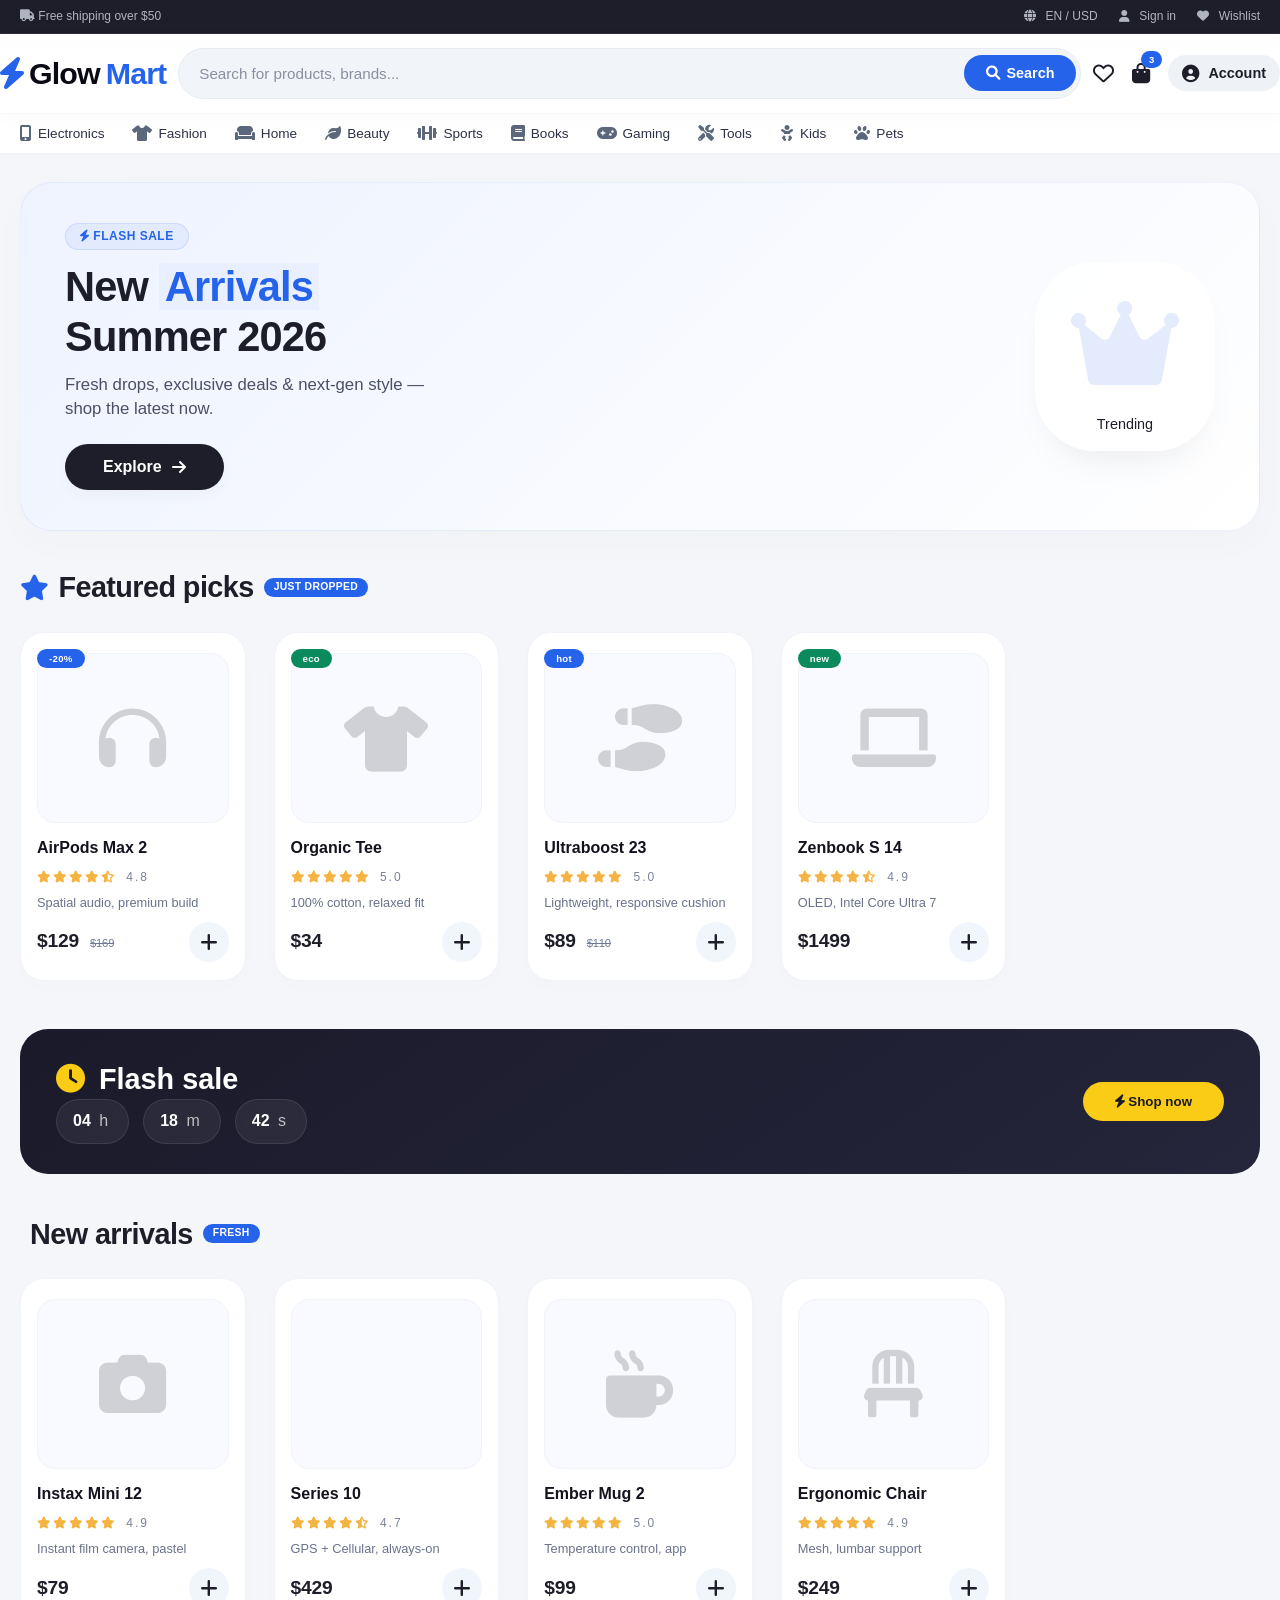
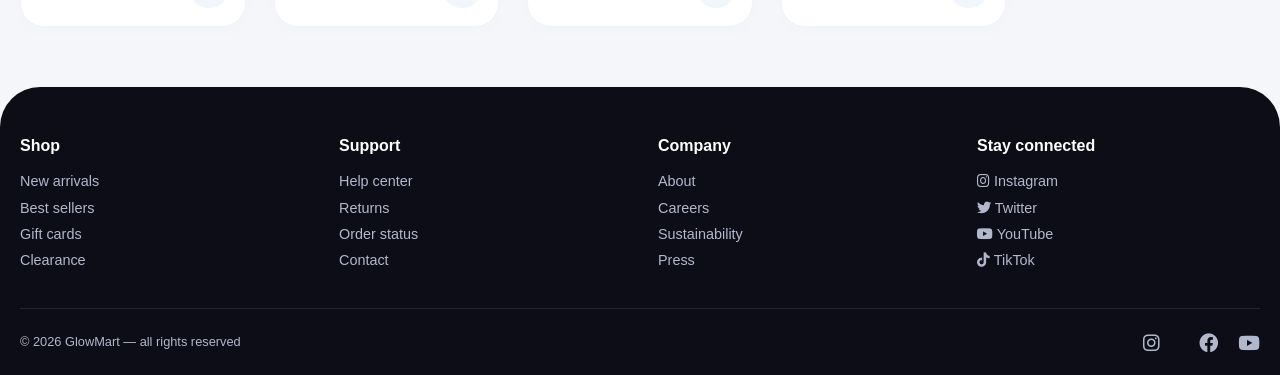
==== index.html @ b2f00a25 "Rename index html to index.html" ====
<!DOCTYPE html>
<html lang="en">
<head>
  <meta charset="UTF-8" />
  <meta name="viewport" content="width=device-width, initial-scale=1.0" />
  <title>GlowMart — latest shopping vibe</title>
  <!-- Font Awesome 6 (free) -->
  <link rel="stylesheet" href="https://cdnjs.cloudflare.com/ajax/libs/font-awesome/6.0.0-beta3/css/all.min.css" />
  <style>
    /* ---------- RESET & BASE ---------- */
    * {
      margin: 0;
      padding: 0;
      box-sizing: border-box;
      font-family: 'Inter', -apple-system, BlinkMacSystemFont, 'Segoe UI', Roboto, sans-serif;
    }

    body {
      background: #f4f6fa;
      color: #1e1e2a;
      line-height: 1.4;
    }

    /* ---------- UTILITY ---------- */
    .container {
      max-width: 1280px;
      margin: 0 auto;
      padding: 0 20px;
    }

    .section-title {
      font-size: 1.8rem;
      font-weight: 700;
      letter-spacing: -0.02em;
      margin-bottom: 24px;
      display: flex;
      align-items: center;
      gap: 10px;
    }
    .section-title i {
      color: #2563eb;
      font-size: 1.6rem;
    }

    .badge-new {
      background: #2563eb;
      color: #fff;
      font-size: 0.65rem;
      font-weight: 600;
      padding: 2px 10px;
      border-radius: 30px;
      letter-spacing: 0.3px;
      text-transform: uppercase;
    }

    /* ---------- TOP BAR (mini) ---------- */
    .top-bar {
      background: #1e1e2a;
      color: #b0b3c0;
      font-size: 0.75rem;
      padding: 8px 0;
      border-bottom: 1px solid #2d2d3e;
    }
    .top-bar .container {
      display: flex;
      justify-content: space-between;
      flex-wrap: wrap;
      gap: 6px 12px;
    }
    .top-bar a {
      color: #b0b3c0;
      text-decoration: none;
      transition: color 0.2s;
    }
    .top-bar a:hover {
      color: #fff;
    }
    .top-bar .right span {
      margin-left: 18px;
    }
    .top-bar .right i {
      margin-right: 6px;
    }

    /* ---------- HEADER / NAV ---------- */
    .main-header {
      background: #ffffff;
      box-shadow: 0 4px 20px rgba(0, 0, 0, 0.02);
      position: sticky;
      top: 0;
      z-index: 100;
      backdrop-filter: blur(8px);
      background: rgba(255, 255, 255, 0.92);
      border-bottom: 1px solid rgba(0, 0, 0, 0.03);
    }
    .nav-container {
      display: flex;
      align-items: center;
      justify-content: space-between;
      flex-wrap: wrap;
      padding: 14px 0;
      gap: 12px;
    }
    .logo {
      font-size: 1.9rem;
      font-weight: 800;
      letter-spacing: -0.03em;
      color: #0a0a14;
      display: flex;
      align-items: center;
      gap: 6px;
    }
    .logo i {
      color: #2563eb;
      font-size: 2rem;
    }
    .logo span {
      color: #2563eb;
    }

    .search-bar {
      flex: 1 1 340px;
      display: flex;
      background: #f1f4f9;
      border-radius: 60px;
      padding: 4px 4px 4px 20px;
      align-items: center;
      border: 1px solid #e6ebf2;
      transition: 0.2s;
    }
    .search-bar:focus-within {
      border-color: #2563eb;
      box-shadow: 0 0 0 4px rgba(37, 99, 235, 0.08);
      background: #ffffff;
    }
    .search-bar input {
      border: none;
      background: transparent;
      padding: 12px 0;
      font-size: 0.95rem;
      flex: 1;
      outline: none;
      color: #1e1e2a;
    }
    .search-bar input::placeholder {
      color: #8a8fa0;
    }
    .search-bar button {
      background: #2563eb;
      border: none;
      color: white;
      padding: 10px 22px;
      border-radius: 60px;
      font-weight: 600;
      font-size: 0.9rem;
      cursor: pointer;
      transition: 0.2s;
      display: flex;
      align-items: center;
      gap: 6px;
    }
    .search-bar button:hover {
      background: #1d4ed8;
      transform: scale(0.97);
    }

    .nav-icons {
      display: flex;
      align-items: center;
      gap: 18px;
    }
    .nav-icons a {
      color: #1e1e2a;
      font-size: 1.3rem;
      text-decoration: none;
      position: relative;
      transition: 0.2s;
    }
    .nav-icons a:hover {
      color: #2563eb;
    }
    .nav-icons .cart-badge {
      background: #2563eb;
      color: #fff;
      font-size: 0.6rem;
      font-weight: 700;
      padding: 2px 8px;
      border-radius: 40px;
      position: absolute;
      top: -8px;
      right: -12px;
    }
    .nav-icons .user-icon {
      background: #eef2f6;
      border-radius: 40px;
      padding: 8px 14px;
      font-size: 0.9rem;
      font-weight: 600;
      display: flex;
      align-items: center;
      gap: 8px;
    }
    .nav-icons .user-icon i {
      font-size: 1.1rem;
    }

    /* ---------- CATEGORY STRIP ---------- */
    .category-strip {
      background: #ffffff;
      border-bottom: 1px solid #eef2f6;
      padding: 10px 0;
      overflow-x: auto;
      white-space: nowrap;
      scrollbar-width: thin;
    }
    .category-strip::-webkit-scrollbar {
      height: 4px;
      background: #eef2f6;
    }
    .category-strip::-webkit-scrollbar-thumb {
      background: #cbd5e1;
      border-radius: 20px;
    }
    .cat-list {
      display: flex;
      gap: 28px;
      align-items: center;
    }
    .cat-list a {
      color: #2d3246;
      text-decoration: none;
      font-size: 0.85rem;
      font-weight: 500;
      transition: 0.2s;
      display: flex;
      align-items: center;
      gap: 6px;
    }
    .cat-list a i {
      font-size: 1rem;
      color: #5b677b;
    }
    .cat-list a:hover {
      color: #2563eb;
    }
    .cat-list a:hover i {
      color: #2563eb;
    }

    /* ---------- HERO / BANNER ---------- */
    .hero {
      margin: 28px 0 36px;
      background: linear-gradient(135deg, #eef3ff, #ffffff);
      border-radius: 32px;
      padding: 40px 44px;
      display: flex;
      flex-wrap: wrap;
      align-items: center;
      justify-content: space-between;
      border: 1px solid rgba(37, 99, 235, 0.08);
      box-shadow: 0 12px 40px rgba(0, 0, 0, 0.02);
    }
    .hero-text {
      flex: 1 1 260px;
    }
    .hero-text .tag {
      background: #2563eb10;
      color: #2563eb;
      font-weight: 600;
      font-size: 0.75rem;
      letter-spacing: 0.5px;
      padding: 4px 14px;
      border-radius: 40px;
      display: inline-block;
      margin-bottom: 12px;
      border: 1px solid #2563eb20;
    }
    .hero-text h1 {
      font-size: 2.6rem;
      font-weight: 800;
      letter-spacing: -0.02em;
      line-height: 1.2;
      margin-bottom: 12px;
    }
    .hero-text h1 span {
      color: #2563eb;
      background: #2563eb0a;
      padding: 0 6px;
    }
    .hero-text p {
      color: #4a5066;
      max-width: 360px;
      margin-bottom: 24px;
      font-size: 1.05rem;
    }
    .hero-btn {
      background: #1e1e2a;
      color: white;
      border: none;
      padding: 14px 38px;
      border-radius: 60px;
      font-weight: 600;
      font-size: 1rem;
      display: inline-flex;
      align-items: center;
      gap: 10px;
      cursor: pointer;
      transition: 0.2s;
      box-shadow: 0 6px 14px rgba(0, 0, 0, 0.03);
    }
    .hero-btn:hover {
      background: #2563eb;
      transform: translateY(-3px);
      box-shadow: 0 16px 30px rgba(37, 99, 235, 0.2);
    }
    .hero-img {
      flex: 0 0 180px;
      text-align: center;
      font-size: 6rem;
      color: #2563eb20;
      background: #ffffffd0;
      padding: 16px 30px;
      border-radius: 60px;
      backdrop-filter: blur(4px);
      border: 1px solid #ffffff;
      box-shadow: 0 20px 40px -20px rgba(0, 0, 0, 0.1);
    }

    /* ---------- PRODUCT GRID ---------- */
    .product-grid {
      display: grid;
      grid-template-columns: repeat(auto-fill, minmax(220px, 1fr));
      gap: 28px;
      margin: 24px 0 48px;
    }

    .product-card {
      background: #ffffff;
      border-radius: 24px;
      padding: 20px 16px 18px;
      transition: 0.25s ease;
      border: 1px solid #f0f3f8;
      box-shadow: 0 6px 18px rgba(0, 0, 0, 0.01);
      position: relative;
      display: flex;
      flex-direction: column;
    }
    .product-card:hover {
      transform: translateY(-8px);
      border-color: #dce3ef;
      box-shadow: 0 24px 50px -16px rgba(0, 0, 0, 0.08);
      background: #ffffff;
    }
    .product-card .image {
      background: #f8faff;
      border-radius: 18px;
      height: 170px;
      display: flex;
      align-items: center;
      justify-content: center;
      font-size: 4.2rem;
      color: #1e1e2a30;
      margin-bottom: 14px;
      transition: 0.2s;
      border: 1px solid #f0f3fa;
    }
    .product-card:hover .image {
      background: #f0f5ff;
    }
    .product-card .product-tag {
      position: absolute;
      top: 16px;
      left: 16px;
      background: #2563eb;
      color: white;
      font-size: 0.6rem;
      font-weight: 700;
      padding: 3px 12px;
      border-radius: 40px;
      letter-spacing: 0.3px;
    }
    .product-card .product-tag.green {
      background: #0b8a5e;
    }
    .product-card h4 {
      font-size: 1rem;
      font-weight: 600;
      margin-bottom: 4px;
      color: #13131f;
    }
    .product-card .desc {
      font-size: 0.8rem;
      color: #6a728b;
      margin-bottom: 10px;
      display: -webkit-box;
      -webkit-line-clamp: 2;
      -webkit-box-orient: vertical;
      overflow: hidden;
    }
    .product-card .price-row {
      display: flex;
      align-items: center;
      justify-content: space-between;
      margin-top: auto;
    }
    .product-card .price {
      font-weight: 700;
      font-size: 1.2rem;
      letter-spacing: -0.01em;
    }
    .product-card .price small {
      font-weight: 400;
      font-size: 0.7rem;
      color: #6e7a93;
      margin-left: 6px;
      text-decoration: line-through;
    }
    .product-card .add-btn {
      background: #f1f6fd;
      border: none;
      width: 40px;
      height: 40px;
      border-radius: 60px;
      font-size: 1.2rem;
      color: #1e1e2a;
      cursor: pointer;
      transition: 0.2s;
      display: flex;
      align-items: center;
      justify-content: center;
    }
    .product-card .add-btn:hover {
      background: #2563eb;
      color: white;
      transform: rotate(2deg) scale(1.03);
    }
    .rating {
      color: #f5b342;
      font-size: 0.75rem;
      letter-spacing: 2px;
      margin: 6px 0 8px;
    }
    .rating span {
      color: #7a829b;
      font-weight: 400;
      margin-left: 4px;
    }

    /* ---------- FEATURE BANNER (flash) ---------- */
    .flash-sale {
      background: #1e1e2a;
      border-radius: 28px;
      padding: 30px 36px;
      margin: 20px 0 40px;
      color: white;
      display: flex;
      flex-wrap: wrap;
      align-items: center;
      justify-content: space-between;
      background: linear-gradient(145deg, #1a1a2a, #25253b);
    }
    .flash-sale .left h3 {
      font-size: 1.8rem;
      font-weight: 700;
      display: flex;
      align-items: center;
      gap: 14px;
    }
    .flash-sale .left h3 i {
      color: #facc15;
    }
    .flash-sale .countdown {
      display: flex;
      gap: 14px;
      font-weight: 600;
    }
    .flash-sale .countdown div {
      background: #ffffff10;
      backdrop-filter: blur(4px);
      padding: 10px 16px;
      border-radius: 60px;
      border: 1px solid #ffffff18;
      font-size: 1rem;
    }
    .flash-sale .countdown span {
      font-weight: 300;
      opacity: 0.7;
      margin: 0 4px;
    }
    .flash-btn {
      background: #facc15;
      color: #1a1a2a;
      padding: 12px 32px;
      border-radius: 60px;
      font-weight: 700;
      border: none;
      cursor: pointer;
      transition: 0.2s;
    }
    .flash-btn:hover {
      background: white;
      transform: scale(0.96);
    }

    /* ---------- FOOTER ---------- */
    .footer {
      background: #0d0d17;
      color: #b2b8cc;
      padding: 48px 0 20px;
      margin-top: 60px;
      border-radius: 40px 40px 0 0;
    }
    .footer-grid {
      display: grid;
      grid-template-columns: repeat(auto-fit, minmax(140px, 1fr));
      gap: 36px;
      margin-bottom: 32px;
    }
    .footer-grid h5 {
      color: #fff;
      font-weight: 600;
      margin-bottom: 14px;
      font-size: 1rem;
    }
    .footer-grid a {
      display: block;
      color: #b2b8cc;
      text-decoration: none;
      font-size: 0.9rem;
      margin: 6px 0;
      transition: 0.2s;
    }
    .footer-grid a:hover {
      color: #fff;
      padding-left: 4px;
    }
    .footer-bottom {
      border-top: 1px solid #242435;
      padding-top: 24px;
      display: flex;
      flex-wrap: wrap;
      justify-content: space-between;
      font-size: 0.8rem;
    }
    .social i {
      font-size: 1.2rem;
      margin-left: 16px;
      transition: 0.2s;
      cursor: pointer;
    }
    .social i:hover {
      color: #fff;
      transform: scale(1.1);
    }

    /* ---------- RESPONSIVE ---------- */
    @media (max-width: 700px) {
      .hero {
        flex-direction: column;
        text-align: center;
        padding: 28px 20px;
      }
      .hero-text p {
        max-width: 100%;
      }
      .hero-img {
        margin-top: 24px;
        font-size: 4.5rem;
        padding: 12px 24px;
      }
      .nav-container {
        flex-direction: column;
        align-items: stretch;
      }
      .search-bar {
        flex: 1 1 auto;
      }
      .nav-icons {
        justify-content: flex-end;
      }
      .section-title {
        font-size: 1.5rem;
      }
      .flash-sale {
        flex-direction: column;
        gap: 20px;
        text-align: center;
      }
    }
    @media (max-width: 480px) {
      .product-grid {
        grid-template-columns: 1fr 1fr;
        gap: 16px;
      }
    }
  </style>
</head>
<body>
  <!-- TOP BAR -->
  <div class="top-bar">
    <div class="container">
      <div><i class="fas fa-truck"></i> Free shipping over $50</div>
      <div class="right">
        <a href="#"><i class="fas fa-globe"></i> EN / USD</a>
        <span><i class="fas fa-user"></i> Sign in</span>
        <span><i class="fas fa-heart"></i> Wishlist</span>
      </div>
    </div>
  </div>

  <!-- HEADER -->
  <header class="main-header">
    <div class="container nav-container">
      <div class="logo">
        <i class="fas fa-bolt"></i> Glow<span>Mart</span>
      </div>

      <div class="search-bar">
        <input type="text" placeholder="Search for products, brands..." />
        <button><i class="fas fa-search"></i> Search</button>
      </div>

      <div class="nav-icons">
        <a href="#"><i class="far fa-heart"></i></a>
        <a href="#">
          <i class="fas fa-shopping-bag"></i>
          <span class="cart-badge">3</span>
        </a>
        <a href="#" class="user-icon">
          <i class="fas fa-user-circle"></i> Account
        </a>
      </div>
    </div>
  </header>

  <!-- CATEGORY STRIP -->
  <div class="category-strip">
    <div class="container cat-list">
      <a href="#"><i class="fas fa-mobile-alt"></i> Electronics</a>
      <a href="#"><i class="fas fa-tshirt"></i> Fashion</a>
      <a href="#"><i class="fas fa-couch"></i> Home</a>
      <a href="#"><i class="fas fa-leaf"></i> Beauty</a>
      <a href="#"><i class="fas fa-dumbbell"></i> Sports</a>
      <a href="#"><i class="fas fa-book"></i> Books</a>
      <a href="#"><i class="fas fa-gamepad"></i> Gaming</a>
      <a href="#"><i class="fas fa-tools"></i> Tools</a>
      <a href="#"><i class="fas fa-baby"></i> Kids</a>
      <a href="#"><i class="fas fa-paw"></i> Pets</a>
    </div>
  </div>

  <div class="container">
    <!-- HERO -->
    <div class="hero">
      <div class="hero-text">
        <div class="tag"><i class="fas fa-bolt"></i> FLASH SALE</div>
        <h1>New <span>Arrivals</span> <br />Summer 2026</h1>
        <p>Fresh drops, exclusive deals & next‑gen style — shop the latest now.</p>
        <button class="hero-btn">Explore <i class="fas fa-arrow-right"></i></button>
      </div>
      <div class="hero-img">
        <i class="fas fa-crown"></i> 
        <div style="font-size: 0.9rem; font-weight: 500; color: #1e1e2a;">Trending</div>
      </div>
    </div>

    <!-- SECTION: FEATURED PRODUCTS -->
    <div class="section-title">
      <i class="fas fa-star"></i> Featured picks
      <span class="badge-new">just dropped</span>
    </div>

    <div class="product-grid">
      <!-- card 1 -->
      <div class="product-card">
        <span class="product-tag">-20%</span>
        <div class="image"><i class="fas fa-headphones"></i></div>
        <h4>AirPods Max 2</h4>
        <div class="rating"><i class="fas fa-star"></i><i class="fas fa-star"></i><i class="fas fa-star"></i><i class="fas fa-star"></i><i class="fas fa-star-half-alt"></i> <span>4.8</span></div>
        <div class="desc">Spatial audio, premium build</div>
        <div class="price-row">
          <span class="price">$129 <small>$169</small></span>
          <button class="add-btn"><i class="fas fa-plus"></i></button>
        </div>
      </div>
      <!-- card 2 -->
      <div class="product-card">
        <span class="product-tag green">eco</span>
        <div class="image"><i class="fas fa-tshirt"></i></div>
        <h4>Organic Tee</h4>
        <div class="rating"><i class="fas fa-star"></i><i class="fas fa-star"></i><i class="fas fa-star"></i><i class="fas fa-star"></i><i class="fas fa-star"></i> <span>5.0</span></div>
        <div class="desc">100% cotton, relaxed fit</div>
        <div class="price-row">
          <span class="price">$34</span>
          <button class="add-btn"><i class="fas fa-plus"></i></button>
        </div>
      </div>
      <!-- card 3 -->
      <div class="product-card">
        <span class="product-tag">hot</span>
        <div class="image"><i class="fas fa-shoe-prints"></i></div>
        <h4>Ultraboost 23</h4>
        <div class="rating"><i class="fas fa-star"></i><i class="fas fa-star"></i><i class="fas fa-star"></i><i class="fas fa-star"></i><i class="fas fa-star"></i> <span>5.0</span></div>
        <div class="desc">Lightweight, responsive cushion</div>
        <div class="price-row">
          <span class="price">$89 <small>$110</small></span>
          <button class="add-btn"><i class="fas fa-plus"></i></button>
        </div>
      </div>
      <!-- card 4 -->
      <div class="product-card">
        <span class="product-tag green">new</span>
        <div class="image"><i class="fas fa-laptop"></i></div>
        <h4>Zenbook S 14</h4>
        <div class="rating"><i class="fas fa-star"></i><i class="fas fa-star"></i><i class="fas fa-star"></i><i class="fas fa-star"></i><i class="fas fa-star-half-alt"></i> <span>4.9</span></div>
        <div class="desc">OLED, Intel Core Ultra 7</div>
        <div class="price-row">
          <span class="price">$1499</span>
          <button class="add-btn"><i class="fas fa-plus"></i></button>
        </div>
      </div>
    </div>

    <!-- FLASH SALE BANNER -->
    <div class="flash-sale">
      <div class="left">
        <h3><i class="fas fa-clock"></i> Flash sale</h3>
        <div class="countdown">
          <div>04 <span>h</span></div>
          <div>18 <span>m</span></div>
          <div>42 <span>s</span></div>
        </div>
      </div>
      <button class="flash-btn"><i class="fas fa-bolt"></i> Shop now</button>
    </div>

    <!-- SECTION: NEW ARRIVALS -->
    <div class="section-title">
      <i class="fas fa-sparkles"></i> New arrivals
      <span class="badge-new">fresh</span>
    </div>

    <div class="product-grid">
      <!-- card 5 -->
      <div class="product-card">
        <div class="image"><i class="fas fa-camera"></i></div>
        <h4>Instax Mini 12</h4>
        <div class="rating"><i class="fas fa-star"></i><i class="fas fa-star"></i><i class="fas fa-star"></i><i class="fas fa-star"></i><i class="fas fa-star"></i> <span>4.9</span></div>
        <div class="desc">Instant film camera, pastel</div>
        <div class="price-row">
          <span class="price">$79</span>
          <button class="add-btn"><i class="fas fa-plus"></i></button>
        </div>
      </div>
      <!-- card 6 -->
      <div class="product-card">
        <div class="image"><i class="fas fa-watch"></i></div>
        <h4>Series 10</h4>
        <div class="rating"><i class="fas fa-star"></i><i class="fas fa-star"></i><i class="fas fa-star"></i><i class="fas fa-star"></i><i class="fas fa-star-half-alt"></i> <span>4.7</span></div>
        <div class="desc">GPS + Cellular, always‑on</div>
        <div class="price-row">
          <span class="price">$429</span>
          <button class="add-btn"><i class="fas fa-plus"></i></button>
        </div>
      </div>
      <!-- card 7 -->
      <div class="product-card">
        <div class="image"><i class="fas fa-mug-hot"></i></div>
        <h4>Ember Mug 2</h4>
        <div class="rating"><i class="fas fa-star"></i><i class="fas fa-star"></i><i class="fas fa-star"></i><i class="fas fa-star"></i><i class="fas fa-star"></i> <span>5.0</span></div>
        <div class="desc">Temperature control, app</div>
        <div class="price-row">
          <span class="price">$99</span>
          <button class="add-btn"><i class="fas fa-plus"></i></button>
        </div>
      </div>
      <!-- card 8 -->
      <div class="product-card">
        <div class="image"><i class="fas fa-chair"></i></div>
        <h4>Ergonomic Chair</h4>
        <div class="rating"><i class="fas fa-star"></i><i class="fas fa-star"></i><i class="fas fa-star"></i><i class="fas fa-star"></i><i class="fas fa-star"></i> <span>4.9</span></div>
        <div class="desc">Mesh, lumbar support</div>
        <div class="price-row">
          <span class="price">$249</span>
          <button class="add-btn"><i class="fas fa-plus"></i></button>
        </div>
      </div>
    </div>
  </div>

  <!-- FOOTER -->
  <footer class="footer">
    <div class="container">
      <div class="footer-grid">
        <div>
          <h5>Shop</h5>
          <a href="#">New arrivals</a>
          <a href="#">Best sellers</a>
          <a href="#">Gift cards</a>
          <a href="#">Clearance</a>
        </div>
        <div>
          <h5>Support</h5>
          <a href="#">Help center</a>
          <a href="#">Returns</a>
          <a href="#">Order status</a>
          <a href="#">Contact</a>
        </div>
        <div>
          <h5>Company</h5>
          <a href="#">About</a>
          <a href="#">Careers</a>
          <a href="#">Sustainability</a>
          <a href="#">Press</a>
        </div>
        <div>
          <h5>Stay connected</h5>
          <a href="#"><i class="fab fa-instagram"></i> Instagram</a>
          <a href="#"><i class="fab fa-twitter"></i> Twitter</a>
          <a href="#"><i class="fab fa-youtube"></i> YouTube</a>
          <a href="#"><i class="fab fa-tiktok"></i> TikTok</a>
        </div>
      </div>
      <div class="footer-bottom">
        <span>© 2026 GlowMart — all rights reserved</span>
        <div class="social">
          <i class="fab fa-instagram"></i>
          <i class="fab fa-x-twitter"></i>
          <i class="fab fa-facebook"></i>
          <i class="fab fa-youtube"></i>
        </div>
      </div>
    </div>
  </footer>
</body>
</html>
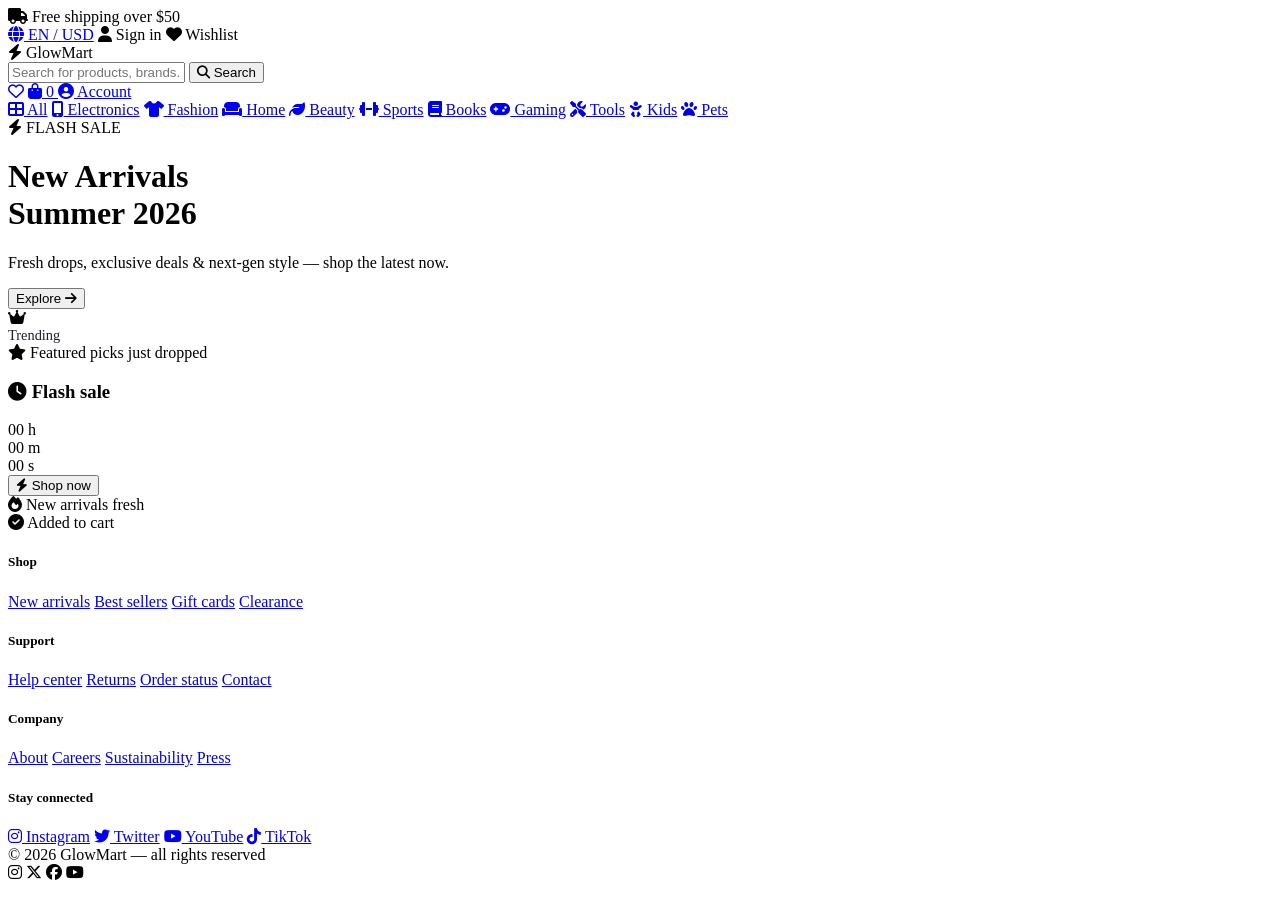
==== commit 48a64316: "Update index.html" ====
--- a/index.html
+++ b/index.html
@@ -3,597 +3,10 @@
 <head>
   <meta charset="UTF-8" />
   <meta name="viewport" content="width=device-width, initial-scale=1.0" />
-  <title>GlowMart — latest shopping vibe</title>
-  <!-- Font Awesome 6 (free) -->
-  <link rel="stylesheet" href="https://cdnjs.cloudflare.com/ajax/libs/font-awesome/6.0.0-beta3/css/all.min.css" />
-  <style>
-    /* ---------- RESET & BASE ---------- */
-    * {
-      margin: 0;
-      padding: 0;
-      box-sizing: border-box;
-      font-family: 'Inter', -apple-system, BlinkMacSystemFont, 'Segoe UI', Roboto, sans-serif;
-    }
-
-    body {
-      background: #f4f6fa;
-      color: #1e1e2a;
-      line-height: 1.4;
-    }
-
-    /* ---------- UTILITY ---------- */
-    .container {
-      max-width: 1280px;
-      margin: 0 auto;
-      padding: 0 20px;
-    }
-
-    .section-title {
-      font-size: 1.8rem;
-      font-weight: 700;
-      letter-spacing: -0.02em;
-      margin-bottom: 24px;
-      display: flex;
-      align-items: center;
-      gap: 10px;
-    }
-    .section-title i {
-      color: #2563eb;
-      font-size: 1.6rem;
-    }
-
-    .badge-new {
-      background: #2563eb;
-      color: #fff;
-      font-size: 0.65rem;
-      font-weight: 600;
-      padding: 2px 10px;
-      border-radius: 30px;
-      letter-spacing: 0.3px;
-      text-transform: uppercase;
-    }
-
-    /* ---------- TOP BAR (mini) ---------- */
-    .top-bar {
-      background: #1e1e2a;
-      color: #b0b3c0;
-      font-size: 0.75rem;
-      padding: 8px 0;
-      border-bottom: 1px solid #2d2d3e;
-    }
-    .top-bar .container {
-      display: flex;
-      justify-content: space-between;
-      flex-wrap: wrap;
-      gap: 6px 12px;
-    }
-    .top-bar a {
-      color: #b0b3c0;
-      text-decoration: none;
-      transition: color 0.2s;
-    }
-    .top-bar a:hover {
-      color: #fff;
-    }
-    .top-bar .right span {
-      margin-left: 18px;
-    }
-    .top-bar .right i {
-      margin-right: 6px;
-    }
-
-    /* ---------- HEADER / NAV ---------- */
-    .main-header {
-      background: #ffffff;
-      box-shadow: 0 4px 20px rgba(0, 0, 0, 0.02);
-      position: sticky;
-      top: 0;
-      z-index: 100;
-      backdrop-filter: blur(8px);
-      background: rgba(255, 255, 255, 0.92);
-      border-bottom: 1px solid rgba(0, 0, 0, 0.03);
-    }
-    .nav-container {
-      display: flex;
-      align-items: center;
-      justify-content: space-between;
-      flex-wrap: wrap;
-      padding: 14px 0;
-      gap: 12px;
-    }
-    .logo {
-      font-size: 1.9rem;
-      font-weight: 800;
-      letter-spacing: -0.03em;
-      color: #0a0a14;
-      display: flex;
-      align-items: center;
-      gap: 6px;
-    }
-    .logo i {
-      color: #2563eb;
-      font-size: 2rem;
-    }
-    .logo span {
-      color: #2563eb;
-    }
-
-    .search-bar {
-      flex: 1 1 340px;
-      display: flex;
-      background: #f1f4f9;
-      border-radius: 60px;
-      padding: 4px 4px 4px 20px;
-      align-items: center;
-      border: 1px solid #e6ebf2;
-      transition: 0.2s;
-    }
-    .search-bar:focus-within {
-      border-color: #2563eb;
-      box-shadow: 0 0 0 4px rgba(37, 99, 235, 0.08);
-      background: #ffffff;
-    }
-    .search-bar input {
-      border: none;
-      background: transparent;
-      padding: 12px 0;
-      font-size: 0.95rem;
-      flex: 1;
-      outline: none;
-      color: #1e1e2a;
-    }
-    .search-bar input::placeholder {
-      color: #8a8fa0;
-    }
-    .search-bar button {
-      background: #2563eb;
-      border: none;
-      color: white;
-      padding: 10px 22px;
-      border-radius: 60px;
-      font-weight: 600;
-      font-size: 0.9rem;
-      cursor: pointer;
-      transition: 0.2s;
-      display: flex;
-      align-items: center;
-      gap: 6px;
-    }
-    .search-bar button:hover {
-      background: #1d4ed8;
-      transform: scale(0.97);
-    }
-
-    .nav-icons {
-      display: flex;
-      align-items: center;
-      gap: 18px;
-    }
-    .nav-icons a {
-      color: #1e1e2a;
-      font-size: 1.3rem;
-      text-decoration: none;
-      position: relative;
-      transition: 0.2s;
-    }
-    .nav-icons a:hover {
-      color: #2563eb;
-    }
-    .nav-icons .cart-badge {
-      background: #2563eb;
-      color: #fff;
-      font-size: 0.6rem;
-      font-weight: 700;
-      padding: 2px 8px;
-      border-radius: 40px;
-      position: absolute;
-      top: -8px;
-      right: -12px;
-    }
-    .nav-icons .user-icon {
-      background: #eef2f6;
-      border-radius: 40px;
-      padding: 8px 14px;
-      font-size: 0.9rem;
-      font-weight: 600;
-      display: flex;
-      align-items: center;
-      gap: 8px;
-    }
-    .nav-icons .user-icon i {
-      font-size: 1.1rem;
-    }
-
-    /* ---------- CATEGORY STRIP ---------- */
-    .category-strip {
-      background: #ffffff;
-      border-bottom: 1px solid #eef2f6;
-      padding: 10px 0;
-      overflow-x: auto;
-      white-space: nowrap;
-      scrollbar-width: thin;
-    }
-    .category-strip::-webkit-scrollbar {
-      height: 4px;
-      background: #eef2f6;
-    }
-    .category-strip::-webkit-scrollbar-thumb {
-      background: #cbd5e1;
-      border-radius: 20px;
-    }
-    .cat-list {
-      display: flex;
-      gap: 28px;
-      align-items: center;
-    }
-    .cat-list a {
-      color: #2d3246;
-      text-decoration: none;
-      font-size: 0.85rem;
-      font-weight: 500;
-      transition: 0.2s;
-      display: flex;
-      align-items: center;
-      gap: 6px;
-    }
-    .cat-list a i {
-      font-size: 1rem;
-      color: #5b677b;
-    }
-    .cat-list a:hover {
-      color: #2563eb;
-    }
-    .cat-list a:hover i {
-      color: #2563eb;
-    }
-
-    /* ---------- HERO / BANNER ---------- */
-    .hero {
-      margin: 28px 0 36px;
-      background: linear-gradient(135deg, #eef3ff, #ffffff);
-      border-radius: 32px;
-      padding: 40px 44px;
-      display: flex;
-      flex-wrap: wrap;
-      align-items: center;
-      justify-content: space-between;
-      border: 1px solid rgba(37, 99, 235, 0.08);
-      box-shadow: 0 12px 40px rgba(0, 0, 0, 0.02);
-    }
-    .hero-text {
-      flex: 1 1 260px;
-    }
-    .hero-text .tag {
-      background: #2563eb10;
-      color: #2563eb;
-      font-weight: 600;
-      font-size: 0.75rem;
-      letter-spacing: 0.5px;
-      padding: 4px 14px;
-      border-radius: 40px;
-      display: inline-block;
-      margin-bottom: 12px;
-      border: 1px solid #2563eb20;
-    }
-    .hero-text h1 {
-      font-size: 2.6rem;
-      font-weight: 800;
-      letter-spacing: -0.02em;
-      line-height: 1.2;
-      margin-bottom: 12px;
-    }
-    .hero-text h1 span {
-      color: #2563eb;
-      background: #2563eb0a;
-      padding: 0 6px;
-    }
-    .hero-text p {
-      color: #4a5066;
-      max-width: 360px;
-      margin-bottom: 24px;
-      font-size: 1.05rem;
-    }
-    .hero-btn {
-      background: #1e1e2a;
-      color: white;
-      border: none;
-      padding: 14px 38px;
-      border-radius: 60px;
-      font-weight: 600;
-      font-size: 1rem;
-      display: inline-flex;
-      align-items: center;
-      gap: 10px;
-      cursor: pointer;
-      transition: 0.2s;
-      box-shadow: 0 6px 14px rgba(0, 0, 0, 0.03);
-    }
-    .hero-btn:hover {
-      background: #2563eb;
-      transform: translateY(-3px);
-      box-shadow: 0 16px 30px rgba(37, 99, 235, 0.2);
-    }
-    .hero-img {
-      flex: 0 0 180px;
-      text-align: center;
-      font-size: 6rem;
-      color: #2563eb20;
-      background: #ffffffd0;
-      padding: 16px 30px;
-      border-radius: 60px;
-      backdrop-filter: blur(4px);
-      border: 1px solid #ffffff;
-      box-shadow: 0 20px 40px -20px rgba(0, 0, 0, 0.1);
-    }
-
-    /* ---------- PRODUCT GRID ---------- */
-    .product-grid {
-      display: grid;
-      grid-template-columns: repeat(auto-fill, minmax(220px, 1fr));
-      gap: 28px;
-      margin: 24px 0 48px;
-    }
-
-    .product-card {
-      background: #ffffff;
-      border-radius: 24px;
-      padding: 20px 16px 18px;
-      transition: 0.25s ease;
-      border: 1px solid #f0f3f8;
-      box-shadow: 0 6px 18px rgba(0, 0, 0, 0.01);
-      position: relative;
-      display: flex;
-      flex-direction: column;
-    }
-    .product-card:hover {
-      transform: translateY(-8px);
-      border-color: #dce3ef;
-      box-shadow: 0 24px 50px -16px rgba(0, 0, 0, 0.08);
-      background: #ffffff;
-    }
-    .product-card .image {
-      background: #f8faff;
-      border-radius: 18px;
-      height: 170px;
-      display: flex;
-      align-items: center;
-      justify-content: center;
-      font-size: 4.2rem;
-      color: #1e1e2a30;
-      margin-bottom: 14px;
-      transition: 0.2s;
-      border: 1px solid #f0f3fa;
-    }
-    .product-card:hover .image {
-      background: #f0f5ff;
-    }
-    .product-card .product-tag {
-      position: absolute;
-      top: 16px;
-      left: 16px;
-      background: #2563eb;
-      color: white;
-      font-size: 0.6rem;
-      font-weight: 700;
-      padding: 3px 12px;
-      border-radius: 40px;
-      letter-spacing: 0.3px;
-    }
-    .product-card .product-tag.green {
-      background: #0b8a5e;
-    }
-    .product-card h4 {
-      font-size: 1rem;
-      font-weight: 600;
-      margin-bottom: 4px;
-      color: #13131f;
-    }
-    .product-card .desc {
-      font-size: 0.8rem;
-      color: #6a728b;
-      margin-bottom: 10px;
-      display: -webkit-box;
-      -webkit-line-clamp: 2;
-      -webkit-box-orient: vertical;
-      overflow: hidden;
-    }
-    .product-card .price-row {
-      display: flex;
-      align-items: center;
-      justify-content: space-between;
-      margin-top: auto;
-    }
-    .product-card .price {
-      font-weight: 700;
-      font-size: 1.2rem;
-      letter-spacing: -0.01em;
-    }
-    .product-card .price small {
-      font-weight: 400;
-      font-size: 0.7rem;
-      color: #6e7a93;
-      margin-left: 6px;
-      text-decoration: line-through;
-    }
-    .product-card .add-btn {
-      background: #f1f6fd;
-      border: none;
-      width: 40px;
-      height: 40px;
-      border-radius: 60px;
-      font-size: 1.2rem;
-      color: #1e1e2a;
-      cursor: pointer;
-      transition: 0.2s;
-      display: flex;
-      align-items: center;
-      justify-content: center;
-    }
-    .product-card .add-btn:hover {
-      background: #2563eb;
-      color: white;
-      transform: rotate(2deg) scale(1.03);
-    }
-    .rating {
-      color: #f5b342;
-      font-size: 0.75rem;
-      letter-spacing: 2px;
-      margin: 6px 0 8px;
-    }
-    .rating span {
-      color: #7a829b;
-      font-weight: 400;
-      margin-left: 4px;
-    }
-
-    /* ---------- FEATURE BANNER (flash) ---------- */
-    .flash-sale {
-      background: #1e1e2a;
-      border-radius: 28px;
-      padding: 30px 36px;
-      margin: 20px 0 40px;
-      color: white;
-      display: flex;
-      flex-wrap: wrap;
-      align-items: center;
-      justify-content: space-between;
-      background: linear-gradient(145deg, #1a1a2a, #25253b);
-    }
-    .flash-sale .left h3 {
-      font-size: 1.8rem;
-      font-weight: 700;
-      display: flex;
-      align-items: center;
-      gap: 14px;
-    }
-    .flash-sale .left h3 i {
-      color: #facc15;
-    }
-    .flash-sale .countdown {
-      display: flex;
-      gap: 14px;
-      font-weight: 600;
-    }
-    .flash-sale .countdown div {
-      background: #ffffff10;
-      backdrop-filter: blur(4px);
-      padding: 10px 16px;
-      border-radius: 60px;
-      border: 1px solid #ffffff18;
-      font-size: 1rem;
-    }
-    .flash-sale .countdown span {
-      font-weight: 300;
-      opacity: 0.7;
-      margin: 0 4px;
-    }
-    .flash-btn {
-      background: #facc15;
-      color: #1a1a2a;
-      padding: 12px 32px;
-      border-radius: 60px;
-      font-weight: 700;
-      border: none;
-      cursor: pointer;
-      transition: 0.2s;
-    }
-    .flash-btn:hover {
-      background: white;
-      transform: scale(0.96);
-    }
-
-    /* ---------- FOOTER ---------- */
-    .footer {
-      background: #0d0d17;
-      color: #b2b8cc;
-      padding: 48px 0 20px;
-      margin-top: 60px;
-      border-radius: 40px 40px 0 0;
-    }
-    .footer-grid {
-      display: grid;
-      grid-template-columns: repeat(auto-fit, minmax(140px, 1fr));
-      gap: 36px;
-      margin-bottom: 32px;
-    }
-    .footer-grid h5 {
-      color: #fff;
-      font-weight: 600;
-      margin-bottom: 14px;
-      font-size: 1rem;
-    }
-    .footer-grid a {
-      display: block;
-      color: #b2b8cc;
-      text-decoration: none;
-      font-size: 0.9rem;
-      margin: 6px 0;
-      transition: 0.2s;
-    }
-    .footer-grid a:hover {
-      color: #fff;
-      padding-left: 4px;
-    }
-    .footer-bottom {
-      border-top: 1px solid #242435;
-      padding-top: 24px;
-      display: flex;
-      flex-wrap: wrap;
-      justify-content: space-between;
-      font-size: 0.8rem;
-    }
-    .social i {
-      font-size: 1.2rem;
-      margin-left: 16px;
-      transition: 0.2s;
-      cursor: pointer;
-    }
-    .social i:hover {
-      color: #fff;
-      transform: scale(1.1);
-    }
-
-    /* ---------- RESPONSIVE ---------- */
-    @media (max-width: 700px) {
-      .hero {
-        flex-direction: column;
-        text-align: center;
-        padding: 28px 20px;
-      }
-      .hero-text p {
-        max-width: 100%;
-      }
-      .hero-img {
-        margin-top: 24px;
-        font-size: 4.5rem;
-        padding: 12px 24px;
-      }
-      .nav-container {
-        flex-direction: column;
-        align-items: stretch;
-      }
-      .search-bar {
-        flex: 1 1 auto;
-      }
-      .nav-icons {
-        justify-content: flex-end;
-      }
-      .section-title {
-        font-size: 1.5rem;
-      }
-      .flash-sale {
-        flex-direction: column;
-        gap: 20px;
-        text-align: center;
-      }
-    }
-    @media (max-width: 480px) {
-      .product-grid {
-        grid-template-columns: 1fr 1fr;
-        gap: 16px;
-      }
-    }
-  </style>
+  <meta name="description" content="GlowMart — Latest Shopping Website" />
+  <title>GlowMart — Latest Shopping</title>
+  <link rel="stylesheet" href="https://cdnjs.cloudflare.com/ajax/libs/font-awesome/6.5.1/css/all.min.css" />
+  <link rel="stylesheet" href="style.css" />
 </head>
 <body>
   <!-- TOP BAR -->
@@ -616,15 +29,15 @@
       </div>
 
       <div class="search-bar">
-        <input type="text" placeholder="Search for products, brands..." />
-        <button><i class="fas fa-search"></i> Search</button>
+        <input type="text" id="searchInput" placeholder="Search for products, brands..." />
+        <button id="searchBtn"><i class="fas fa-search"></i> Search</button>
       </div>
 
       <div class="nav-icons">
-        <a href="#"><i class="far fa-heart"></i></a>
-        <a href="#">
+        <a href="#" id="wishlistIcon" title="Wishlist"><i class="far fa-heart"></i></a>
+        <a href="#" id="cartIcon" title="Cart">
           <i class="fas fa-shopping-bag"></i>
-          <span class="cart-badge">3</span>
+          <span class="cart-badge" id="cartCount">0</span>
         </a>
         <a href="#" class="user-icon">
           <i class="fas fa-user-circle"></i> Account
@@ -635,17 +48,18 @@
 
   <!-- CATEGORY STRIP -->
   <div class="category-strip">
-    <div class="container cat-list">
-      <a href="#"><i class="fas fa-mobile-alt"></i> Electronics</a>
-      <a href="#"><i class="fas fa-tshirt"></i> Fashion</a>
-      <a href="#"><i class="fas fa-couch"></i> Home</a>
-      <a href="#"><i class="fas fa-leaf"></i> Beauty</a>
-      <a href="#"><i class="fas fa-dumbbell"></i> Sports</a>
-      <a href="#"><i class="fas fa-book"></i> Books</a>
-      <a href="#"><i class="fas fa-gamepad"></i> Gaming</a>
-      <a href="#"><i class="fas fa-tools"></i> Tools</a>
-      <a href="#"><i class="fas fa-baby"></i> Kids</a>
-      <a href="#"><i class="fas fa-paw"></i> Pets</a>
+    <div class="container cat-list" id="catList">
+      <a href="#" class="active" data-cat="all"><i class="fas fa-th-large"></i> All</a>
+      <a href="#" data-cat="electronics"><i class="fas fa-mobile-alt"></i> Electronics</a>
+      <a href="#" data-cat="fashion"><i class="fas fa-tshirt"></i> Fashion</a>
+      <a href="#" data-cat="home"><i class="fas fa-couch"></i> Home</a>
+      <a href="#" data-cat="beauty"><i class="fas fa-leaf"></i> Beauty</a>
+      <a href="#" data-cat="sports"><i class="fas fa-dumbbell"></i> Sports</a>
+      <a href="#" data-cat="books"><i class="fas fa-book"></i> Books</a>
+      <a href="#" data-cat="gaming"><i class="fas fa-gamepad"></i> Gaming</a>
+      <a href="#" data-cat="tools"><i class="fas fa-tools"></i> Tools</a>
+      <a href="#" data-cat="kids"><i class="fas fa-baby"></i> Kids</a>
+      <a href="#" data-cat="pets"><i class="fas fa-paw"></i> Pets</a>
     </div>
   </div>
 
@@ -656,137 +70,44 @@
         <div class="tag"><i class="fas fa-bolt"></i> FLASH SALE</div>
         <h1>New <span>Arrivals</span> <br />Summer 2026</h1>
         <p>Fresh drops, exclusive deals & next‑gen style — shop the latest now.</p>
-        <button class="hero-btn">Explore <i class="fas fa-arrow-right"></i></button>
+        <button class="hero-btn" id="exploreBtn">Explore <i class="fas fa-arrow-right"></i></button>
       </div>
       <div class="hero-img">
-        <i class="fas fa-crown"></i> 
+        <i class="fas fa-crown"></i>
         <div style="font-size: 0.9rem; font-weight: 500; color: #1e1e2a;">Trending</div>
       </div>
     </div>
 
-    <!-- SECTION: FEATURED PRODUCTS -->
+    <!-- FEATURED -->
     <div class="section-title">
       <i class="fas fa-star"></i> Featured picks
       <span class="badge-new">just dropped</span>
     </div>
-
-    <div class="product-grid">
-      <!-- card 1 -->
-      <div class="product-card">
-        <span class="product-tag">-20%</span>
-        <div class="image"><i class="fas fa-headphones"></i></div>
-        <h4>AirPods Max 2</h4>
-        <div class="rating"><i class="fas fa-star"></i><i class="fas fa-star"></i><i class="fas fa-star"></i><i class="fas fa-star"></i><i class="fas fa-star-half-alt"></i> <span>4.8</span></div>
-        <div class="desc">Spatial audio, premium build</div>
-        <div class="price-row">
-          <span class="price">$129 <small>$169</small></span>
-          <button class="add-btn"><i class="fas fa-plus"></i></button>
-        </div>
-      </div>
-      <!-- card 2 -->
-      <div class="product-card">
-        <span class="product-tag green">eco</span>
-        <div class="image"><i class="fas fa-tshirt"></i></div>
-        <h4>Organic Tee</h4>
-        <div class="rating"><i class="fas fa-star"></i><i class="fas fa-star"></i><i class="fas fa-star"></i><i class="fas fa-star"></i><i class="fas fa-star"></i> <span>5.0</span></div>
-        <div class="desc">100% cotton, relaxed fit</div>
-        <div class="price-row">
-          <span class="price">$34</span>
-          <button class="add-btn"><i class="fas fa-plus"></i></button>
-        </div>
-      </div>
-      <!-- card 3 -->
-      <div class="product-card">
-        <span class="product-tag">hot</span>
-        <div class="image"><i class="fas fa-shoe-prints"></i></div>
-        <h4>Ultraboost 23</h4>
-        <div class="rating"><i class="fas fa-star"></i><i class="fas fa-star"></i><i class="fas fa-star"></i><i class="fas fa-star"></i><i class="fas fa-star"></i> <span>5.0</span></div>
-        <div class="desc">Lightweight, responsive cushion</div>
-        <div class="price-row">
-          <span class="price">$89 <small>$110</small></span>
-          <button class="add-btn"><i class="fas fa-plus"></i></button>
-        </div>
-      </div>
-      <!-- card 4 -->
-      <div class="product-card">
-        <span class="product-tag green">new</span>
-        <div class="image"><i class="fas fa-laptop"></i></div>
-        <h4>Zenbook S 14</h4>
-        <div class="rating"><i class="fas fa-star"></i><i class="fas fa-star"></i><i class="fas fa-star"></i><i class="fas fa-star"></i><i class="fas fa-star-half-alt"></i> <span>4.9</span></div>
-        <div class="desc">OLED, Intel Core Ultra 7</div>
-        <div class="price-row">
-          <span class="price">$1499</span>
-          <button class="add-btn"><i class="fas fa-plus"></i></button>
-        </div>
-      </div>
-    </div>
+    <div class="product-grid" id="productGrid"></div>
 
     <!-- FLASH SALE BANNER -->
     <div class="flash-sale">
       <div class="left">
         <h3><i class="fas fa-clock"></i> Flash sale</h3>
-        <div class="countdown">
-          <div>04 <span>h</span></div>
-          <div>18 <span>m</span></div>
-          <div>42 <span>s</span></div>
+        <div class="countdown" id="countdown">
+          <div>00 <span>h</span></div>
+          <div>00 <span>m</span></div>
+          <div>00 <span>s</span></div>
         </div>
       </div>
-      <button class="flash-btn"><i class="fas fa-bolt"></i> Shop now</button>
+      <button class="flash-btn" id="flashBtn"><i class="fas fa-bolt"></i> Shop now</button>
     </div>
 
-    <!-- SECTION: NEW ARRIVALS -->
+    <!-- NEW ARRIVALS -->
     <div class="section-title">
-      <i class="fas fa-sparkles"></i> New arrivals
+      <i class="fas fa-fire"></i> New arrivals
       <span class="badge-new">fresh</span>
     </div>
+    <div class="product-grid" id="newArrivalsGrid"></div>
+  </div>
 
-    <div class="product-grid">
-      <!-- card 5 -->
-      <div class="product-card">
-        <div class="image"><i class="fas fa-camera"></i></div>
-        <h4>Instax Mini 12</h4>
-        <div class="rating"><i class="fas fa-star"></i><i class="fas fa-star"></i><i class="fas fa-star"></i><i class="fas fa-star"></i><i class="fas fa-star"></i> <span>4.9</span></div>
-        <div class="desc">Instant film camera, pastel</div>
-        <div class="price-row">
-          <span class="price">$79</span>
-          <button class="add-btn"><i class="fas fa-plus"></i></button>
-        </div>
-      </div>
-      <!-- card 6 -->
-      <div class="product-card">
-        <div class="image"><i class="fas fa-watch"></i></div>
-        <h4>Series 10</h4>
-        <div class="rating"><i class="fas fa-star"></i><i class="fas fa-star"></i><i class="fas fa-star"></i><i class="fas fa-star"></i><i class="fas fa-star-half-alt"></i> <span>4.7</span></div>
-        <div class="desc">GPS + Cellular, always‑on</div>
-        <div class="price-row">
-          <span class="price">$429</span>
-          <button class="add-btn"><i class="fas fa-plus"></i></button>
-        </div>
-      </div>
-      <!-- card 7 -->
-      <div class="product-card">
-        <div class="image"><i class="fas fa-mug-hot"></i></div>
-        <h4>Ember Mug 2</h4>
-        <div class="rating"><i class="fas fa-star"></i><i class="fas fa-star"></i><i class="fas fa-star"></i><i class="fas fa-star"></i><i class="fas fa-star"></i> <span>5.0</span></div>
-        <div class="desc">Temperature control, app</div>
-        <div class="price-row">
-          <span class="price">$99</span>
-          <button class="add-btn"><i class="fas fa-plus"></i></button>
-        </div>
-      </div>
-      <!-- card 8 -->
-      <div class="product-card">
-        <div class="image"><i class="fas fa-chair"></i></div>
-        <h4>Ergonomic Chair</h4>
-        <div class="rating"><i class="fas fa-star"></i><i class="fas fa-star"></i><i class="fas fa-star"></i><i class="fas fa-star"></i><i class="fas fa-star"></i> <span>4.9</span></div>
-        <div class="desc">Mesh, lumbar support</div>
-        <div class="price-row">
-          <span class="price">$249</span>
-          <button class="add-btn"><i class="fas fa-plus"></i></button>
-        </div>
-      </div>
-    </div>
-  </div>
+  <!-- TOAST -->
+  <div id="toast" class="toast"><i class="fas fa-check-circle"></i> <span id="toastMsg">Added to cart</span></div>
 
   <!-- FOOTER -->
   <footer class="footer">
@@ -832,5 +153,7 @@
       </div>
     </div>
   </footer>
+
+  <script src="script.js"></script>
 </body>
 </html>
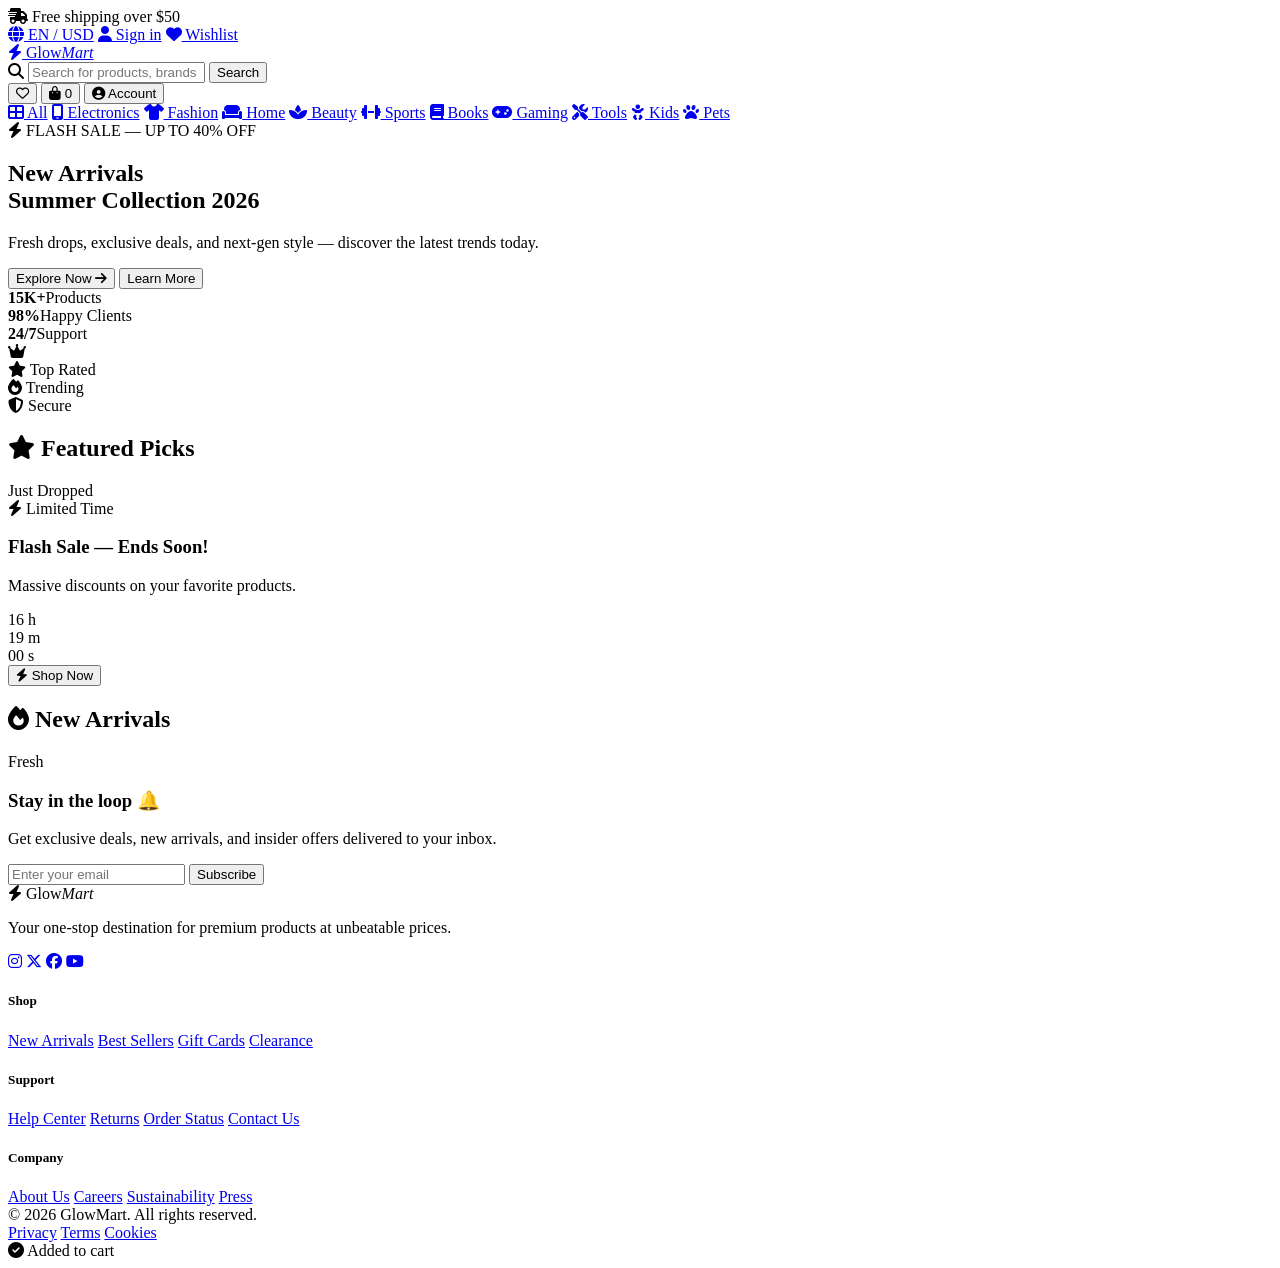
==== commit b959210e: "Revise website title, description, and layout Updated the website title and description to reflect p" ====
--- a/index.html
+++ b/index.html
@@ -3,156 +3,222 @@
 <head>
   <meta charset="UTF-8" />
   <meta name="viewport" content="width=device-width, initial-scale=1.0" />
-  <meta name="description" content="GlowMart — Latest Shopping Website" />
-  <title>GlowMart — Latest Shopping</title>
+  <meta name="description" content="GlowMart — Premium Shopping Website" />
+  <meta name="theme-color" content="#2563eb" />
+  <title>GlowMart — Premium Shopping</title>
+
+  <!-- Fonts -->
+  <link rel="preconnect" href="https://fonts.googleapis.com">
+  <link rel="preconnect" href="https://fonts.gstatic.com" crossorigin>
+  <link href="https://fonts.googleapis.com/css2?family=Inter:wght@400;500;600;700;800;900&display=swap" rel="stylesheet">
+
+  <!-- Icons -->
   <link rel="stylesheet" href="https://cdnjs.cloudflare.com/ajax/libs/font-awesome/6.5.1/css/all.min.css" />
+
+  <!-- Main CSS -->
   <link rel="stylesheet" href="style.css" />
 </head>
 <body>
-  <!-- TOP BAR -->
+
+  <!-- ============ TOP BAR ============ -->
   <div class="top-bar">
-    <div class="container">
-      <div><i class="fas fa-truck"></i> Free shipping over $50</div>
-      <div class="right">
+    <div class="container top-bar-inner">
+      <div class="top-left">
+        <i class="fas fa-truck-fast"></i>
+        <span>Free shipping over $50</span>
+      </div>
+      <div class="top-right">
         <a href="#"><i class="fas fa-globe"></i> EN / USD</a>
-        <span><i class="fas fa-user"></i> Sign in</span>
-        <span><i class="fas fa-heart"></i> Wishlist</span>
+        <a href="#"><i class="fas fa-user"></i> Sign in</a>
+        <a href="#"><i class="fas fa-heart"></i> Wishlist</a>
       </div>
     </div>
   </div>
 
-  <!-- HEADER -->
+  <!-- ============ HEADER ============ -->
   <header class="main-header">
-    <div class="container nav-container">
-      <div class="logo">
-        <i class="fas fa-bolt"></i> Glow<span>Mart</span>
-      </div>
+    <div class="container nav-wrap">
+      <a href="#" class="logo">
+        <i class="fas fa-bolt"></i>
+        <span>Glow<em>Mart</em></span>
+      </a>
 
       <div class="search-bar">
-        <input type="text" id="searchInput" placeholder="Search for products, brands..." />
-        <button id="searchBtn"><i class="fas fa-search"></i> Search</button>
-      </div>
-
-      <div class="nav-icons">
-        <a href="#" id="wishlistIcon" title="Wishlist"><i class="far fa-heart"></i></a>
-        <a href="#" id="cartIcon" title="Cart">
+        <i class="fas fa-search search-icon"></i>
+        <input type="text" id="searchInput" placeholder="Search for products, brands and more..." />
+        <button id="searchBtn">Search</button>
+      </div>
+
+      <div class="nav-actions">
+        <button class="icon-btn" id="wishlistBtn" title="Wishlist">
+          <i class="far fa-heart"></i>
+        </button>
+        <button class="icon-btn cart-btn" id="cartBtn" title="Cart">
           <i class="fas fa-shopping-bag"></i>
-          <span class="cart-badge" id="cartCount">0</span>
-        </a>
-        <a href="#" class="user-icon">
-          <i class="fas fa-user-circle"></i> Account
-        </a>
+          <span class="badge" id="cartCount">0</span>
+        </button>
+        <button class="account-btn">
+          <i class="fas fa-user-circle"></i>
+          <span>Account</span>
+        </button>
       </div>
     </div>
   </header>
 
-  <!-- CATEGORY STRIP -->
-  <div class="category-strip">
-    <div class="container cat-list" id="catList">
+  <!-- ============ CATEGORY STRIP ============ -->
+  <nav class="category-strip">
+    <div class="container cat-wrap" id="catList">
       <a href="#" class="active" data-cat="all"><i class="fas fa-th-large"></i> All</a>
-      <a href="#" data-cat="electronics"><i class="fas fa-mobile-alt"></i> Electronics</a>
-      <a href="#" data-cat="fashion"><i class="fas fa-tshirt"></i> Fashion</a>
+      <a href="#" data-cat="electronics"><i class="fas fa-mobile-screen"></i> Electronics</a>
+      <a href="#" data-cat="fashion"><i class="fas fa-shirt"></i> Fashion</a>
       <a href="#" data-cat="home"><i class="fas fa-couch"></i> Home</a>
-      <a href="#" data-cat="beauty"><i class="fas fa-leaf"></i> Beauty</a>
+      <a href="#" data-cat="beauty"><i class="fas fa-spa"></i> Beauty</a>
       <a href="#" data-cat="sports"><i class="fas fa-dumbbell"></i> Sports</a>
       <a href="#" data-cat="books"><i class="fas fa-book"></i> Books</a>
       <a href="#" data-cat="gaming"><i class="fas fa-gamepad"></i> Gaming</a>
-      <a href="#" data-cat="tools"><i class="fas fa-tools"></i> Tools</a>
+      <a href="#" data-cat="tools"><i class="fas fa-screwdriver-wrench"></i> Tools</a>
       <a href="#" data-cat="kids"><i class="fas fa-baby"></i> Kids</a>
       <a href="#" data-cat="pets"><i class="fas fa-paw"></i> Pets</a>
     </div>
-  </div>
-
-  <div class="container">
+  </nav>
+
+  <!-- ============ MAIN ============ -->
+  <main class="container">
+
     <!-- HERO -->
-    <div class="hero">
+    <section class="hero">
       <div class="hero-text">
-        <div class="tag"><i class="fas fa-bolt"></i> FLASH SALE</div>
-        <h1>New <span>Arrivals</span> <br />Summer 2026</h1>
-        <p>Fresh drops, exclusive deals & next‑gen style — shop the latest now.</p>
-        <button class="hero-btn" id="exploreBtn">Explore <i class="fas fa-arrow-right"></i></button>
-      </div>
-      <div class="hero-img">
-        <i class="fas fa-crown"></i>
-        <div style="font-size: 0.9rem; font-weight: 500; color: #1e1e2a;">Trending</div>
-      </div>
-    </div>
+        <span class="hero-tag"><i class="fas fa-bolt"></i> FLASH SALE — UP TO 40% OFF</span>
+        <h1>New <span class="accent">Arrivals</span><br>Summer Collection 2026</h1>
+        <p>Fresh drops, exclusive deals, and next‑gen style — discover the latest trends today.</p>
+        <div class="hero-actions">
+          <button class="btn-primary" id="exploreBtn">
+            Explore Now <i class="fas fa-arrow-right"></i>
+          </button>
+          <button class="btn-ghost" id="learnBtn">
+            Learn More
+          </button>
+        </div>
+        <div class="hero-stats">
+          <div><strong>15K+</strong><span>Products</span></div>
+          <div><strong>98%</strong><span>Happy Clients</span></div>
+          <div><strong>24/7</strong><span>Support</span></div>
+        </div>
+      </div>
+      <div class="hero-visual">
+        <div class="hero-circle">
+          <i class="fas fa-crown"></i>
+        </div>
+        <div class="floating-badge badge-1"><i class="fas fa-star"></i> Top Rated</div>
+        <div class="floating-badge badge-2"><i class="fas fa-fire"></i> Trending</div>
+        <div class="floating-badge badge-3"><i class="fas fa-shield-halved"></i> Secure</div>
+      </div>
+    </section>
 
     <!-- FEATURED -->
-    <div class="section-title">
-      <i class="fas fa-star"></i> Featured picks
-      <span class="badge-new">just dropped</span>
-    </div>
-    <div class="product-grid" id="productGrid"></div>
+    <section class="section">
+      <div class="section-head">
+        <h2><i class="fas fa-star"></i> Featured Picks</h2>
+        <span class="chip">Just Dropped</span>
+      </div>
+      <div class="product-grid" id="productGrid"></div>
+    </section>
 
     <!-- FLASH SALE BANNER -->
-    <div class="flash-sale">
-      <div class="left">
-        <h3><i class="fas fa-clock"></i> Flash sale</h3>
-        <div class="countdown" id="countdown">
-          <div>00 <span>h</span></div>
-          <div>00 <span>m</span></div>
-          <div>00 <span>s</span></div>
-        </div>
-      </div>
-      <button class="flash-btn" id="flashBtn"><i class="fas fa-bolt"></i> Shop now</button>
-    </div>
+    <section class="flash-banner">
+      <div class="flash-left">
+        <span class="flash-pill"><i class="fas fa-bolt"></i> Limited Time</span>
+        <h3>Flash Sale — Ends Soon!</h3>
+        <p>Massive discounts on your favorite products.</p>
+      </div>
+      <div class="flash-timer" id="countdown">
+        <div><strong>00</strong><span>Hours</span></div>
+        <div><strong>00</strong><span>Minutes</span></div>
+        <div><strong>00</strong><span>Seconds</span></div>
+      </div>
+      <button class="btn-yellow" id="flashBtn">
+        <i class="fas fa-bolt"></i> Shop Now
+      </button>
+    </section>
 
     <!-- NEW ARRIVALS -->
-    <div class="section-title">
-      <i class="fas fa-fire"></i> New arrivals
-      <span class="badge-new">fresh</span>
-    </div>
-    <div class="product-grid" id="newArrivalsGrid"></div>
-  </div>
-
-  <!-- TOAST -->
-  <div id="toast" class="toast"><i class="fas fa-check-circle"></i> <span id="toastMsg">Added to cart</span></div>
-
-  <!-- FOOTER -->
+    <section class="section">
+      <div class="section-head">
+        <h2><i class="fas fa-fire"></i> New Arrivals</h2>
+        <span class="chip">Fresh</span>
+      </div>
+      <div class="product-grid" id="newArrivalsGrid"></div>
+    </section>
+
+    <!-- NEWSLETTER -->
+    <section class="newsletter">
+      <div>
+        <h3>Stay in the loop 🔔</h3>
+        <p>Get exclusive deals, new arrivals, and insider offers delivered to your inbox.</p>
+      </div>
+      <form class="newsletter-form" id="newsletterForm">
+        <input type="email" placeholder="Enter your email" required />
+        <button type="submit">Subscribe</button>
+      </form>
+    </section>
+
+  </main>
+
+  <!-- ============ FOOTER ============ -->
   <footer class="footer">
     <div class="container">
       <div class="footer-grid">
+        <div class="footer-brand">
+          <div class="logo">
+            <i class="fas fa-bolt"></i>
+            <span>Glow<em>Mart</em></span>
+          </div>
+          <p>Your one‑stop destination for premium products at unbeatable prices.</p>
+          <div class="social-row">
+            <a href="#" aria-label="Instagram"><i class="fab fa-instagram"></i></a>
+            <a href="#" aria-label="Twitter"><i class="fab fa-x-twitter"></i></a>
+            <a href="#" aria-label="Facebook"><i class="fab fa-facebook"></i></a>
+            <a href="#" aria-label="YouTube"><i class="fab fa-youtube"></i></a>
+          </div>
+        </div>
         <div>
           <h5>Shop</h5>
-          <a href="#">New arrivals</a>
-          <a href="#">Best sellers</a>
-          <a href="#">Gift cards</a>
+          <a href="#">New Arrivals</a>
+          <a href="#">Best Sellers</a>
+          <a href="#">Gift Cards</a>
           <a href="#">Clearance</a>
         </div>
         <div>
           <h5>Support</h5>
-          <a href="#">Help center</a>
+          <a href="#">Help Center</a>
           <a href="#">Returns</a>
-          <a href="#">Order status</a>
-          <a href="#">Contact</a>
+          <a href="#">Order Status</a>
+          <a href="#">Contact Us</a>
         </div>
         <div>
           <h5>Company</h5>
-          <a href="#">About</a>
+          <a href="#">About Us</a>
           <a href="#">Careers</a>
           <a href="#">Sustainability</a>
           <a href="#">Press</a>
         </div>
-        <div>
-          <h5>Stay connected</h5>
-          <a href="#"><i class="fab fa-instagram"></i> Instagram</a>
-          <a href="#"><i class="fab fa-twitter"></i> Twitter</a>
-          <a href="#"><i class="fab fa-youtube"></i> YouTube</a>
-          <a href="#"><i class="fab fa-tiktok"></i> TikTok</a>
-        </div>
       </div>
       <div class="footer-bottom">
-        <span>© 2026 GlowMart — all rights reserved</span>
-        <div class="social">
-          <i class="fab fa-instagram"></i>
-          <i class="fab fa-x-twitter"></i>
-          <i class="fab fa-facebook"></i>
-          <i class="fab fa-youtube"></i>
+        <span>© 2026 GlowMart. All rights reserved.</span>
+        <div>
+          <a href="#">Privacy</a>
+          <a href="#">Terms</a>
+          <a href="#">Cookies</a>
         </div>
       </div>
     </div>
   </footer>
+
+  <!-- ============ TOAST ============ -->
+  <div id="toast" class="toast">
+    <i class="fas fa-check-circle"></i>
+    <span id="toastMsg">Added to cart</span>
+  </div>
 
   <script src="script.js"></script>
 </body>
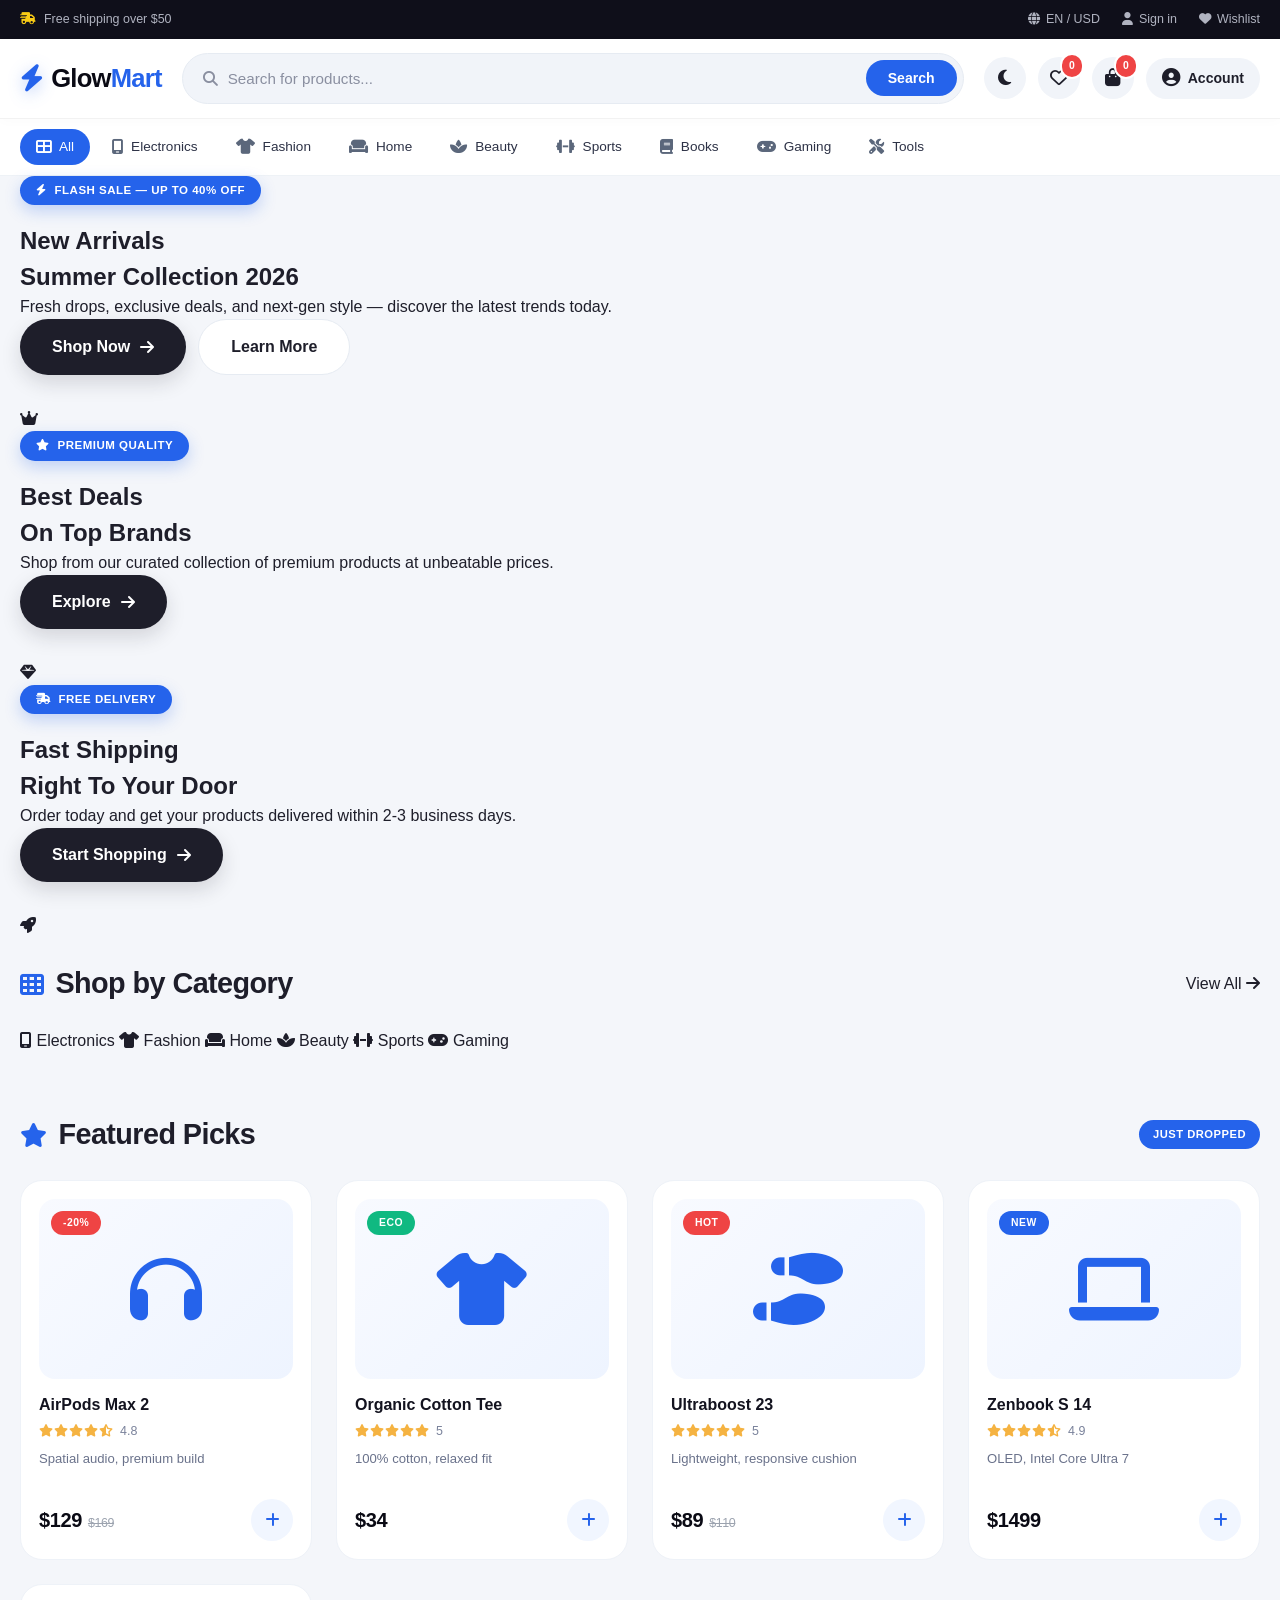
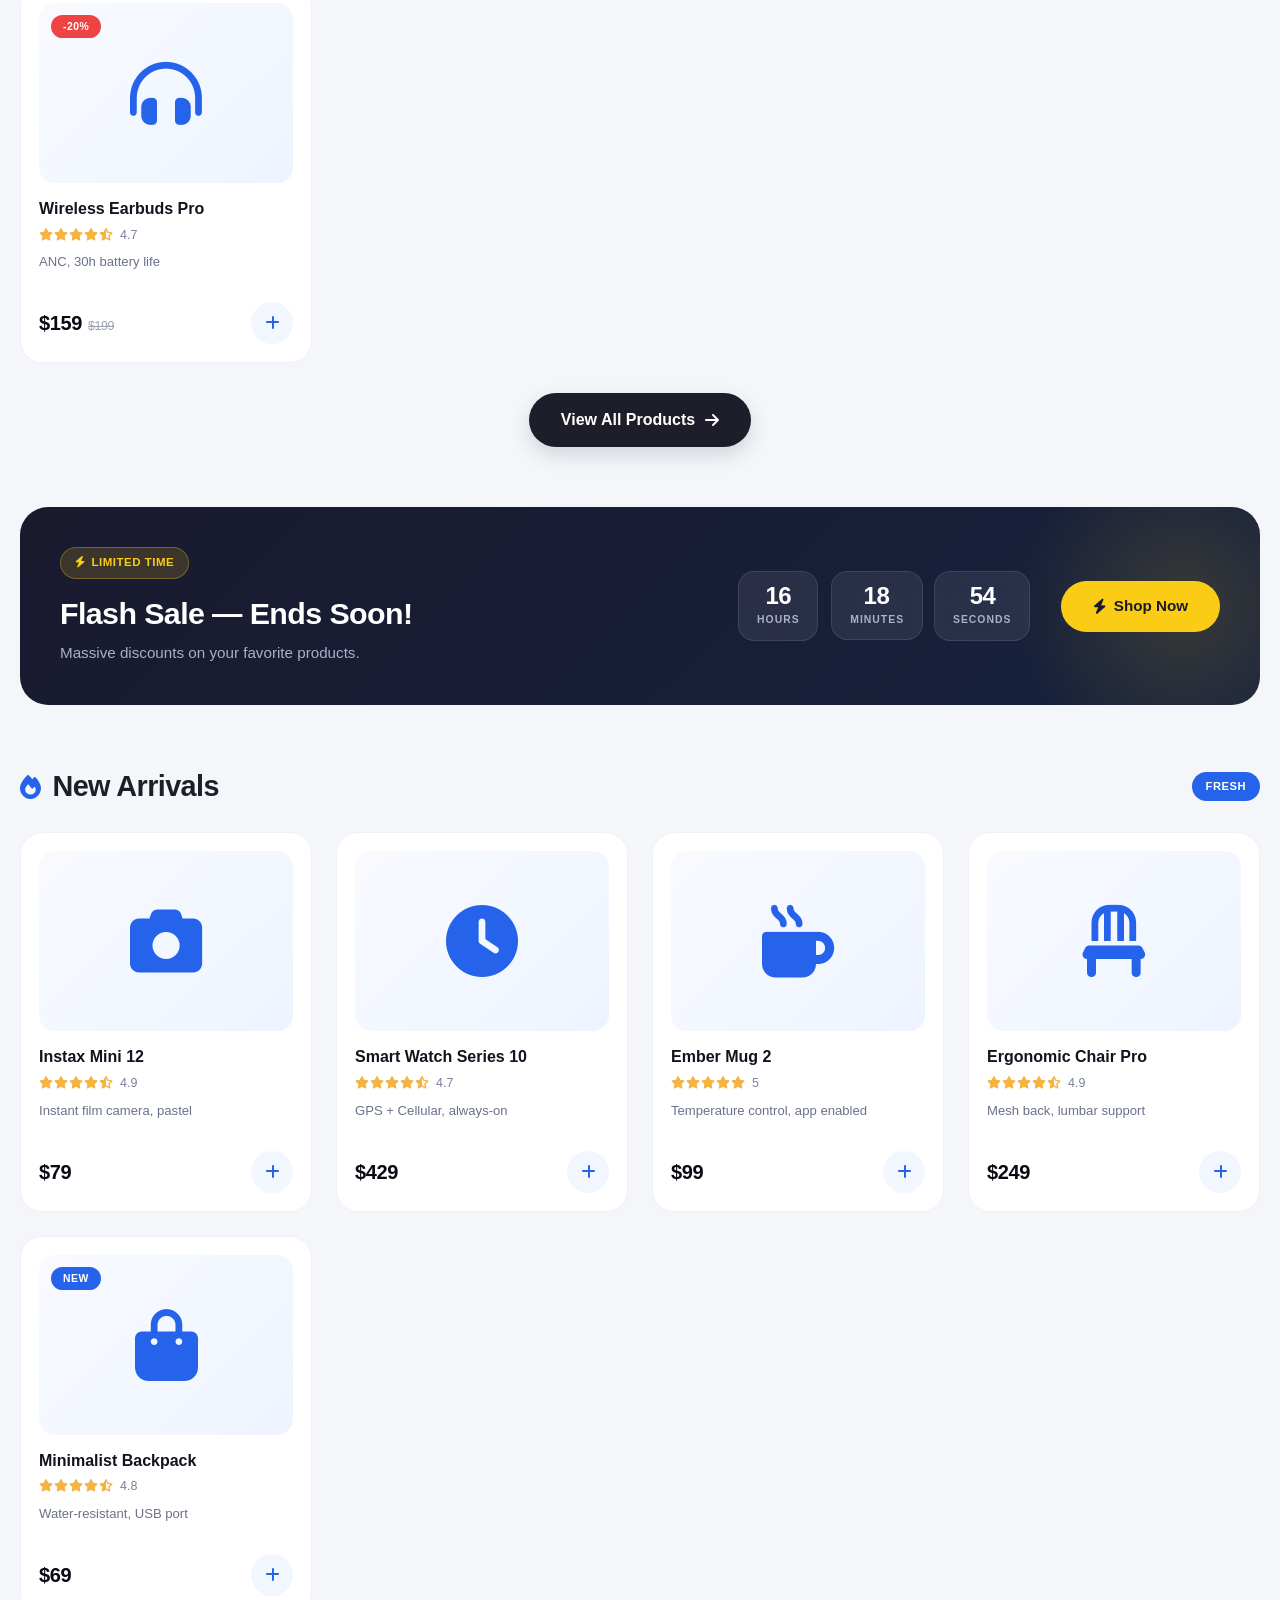
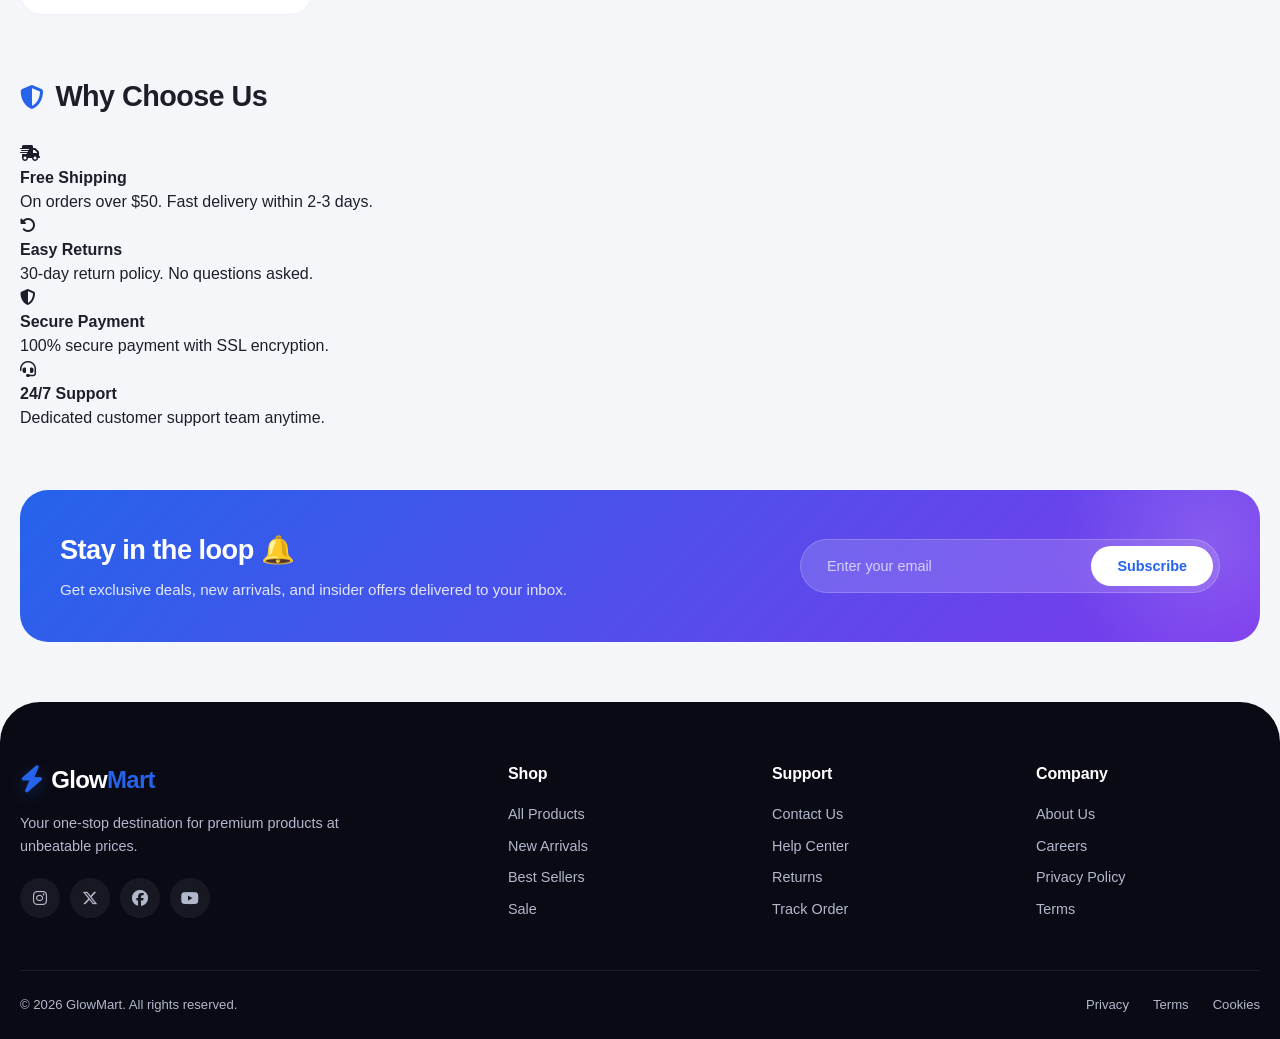
==== commit 4a724bde: "Update index.html" ====
--- a/index.html
+++ b/index.html
@@ -4,23 +4,16 @@
   <meta charset="UTF-8" />
   <meta name="viewport" content="width=device-width, initial-scale=1.0" />
   <meta name="description" content="GlowMart — Premium Shopping Website" />
-  <meta name="theme-color" content="#2563eb" />
   <title>GlowMart — Premium Shopping</title>
-
-  <!-- Fonts -->
   <link rel="preconnect" href="https://fonts.googleapis.com">
   <link rel="preconnect" href="https://fonts.gstatic.com" crossorigin>
   <link href="https://fonts.googleapis.com/css2?family=Inter:wght@400;500;600;700;800;900&display=swap" rel="stylesheet">
-
-  <!-- Icons -->
   <link rel="stylesheet" href="https://cdnjs.cloudflare.com/ajax/libs/font-awesome/6.5.1/css/all.min.css" />
-
-  <!-- Main CSS -->
   <link rel="stylesheet" href="style.css" />
 </head>
 <body>
 
-  <!-- ============ TOP BAR ============ -->
+  <!-- TOP BAR -->
   <div class="top-bar">
     <div class="container top-bar-inner">
       <div class="top-left">
@@ -29,89 +22,139 @@
       </div>
       <div class="top-right">
         <a href="#"><i class="fas fa-globe"></i> EN / USD</a>
-        <a href="#"><i class="fas fa-user"></i> Sign in</a>
-        <a href="#"><i class="fas fa-heart"></i> Wishlist</a>
+        <a href="login.html" id="authLink"><i class="fas fa-user"></i> Sign in</a>
+        <a href="wishlist.html"><i class="fas fa-heart"></i> Wishlist</a>
       </div>
     </div>
   </div>
 
-  <!-- ============ HEADER ============ -->
+  <!-- HEADER -->
   <header class="main-header">
     <div class="container nav-wrap">
-      <a href="#" class="logo">
+      <a href="index.html" class="logo">
         <i class="fas fa-bolt"></i>
         <span>Glow<em>Mart</em></span>
       </a>
 
       <div class="search-bar">
         <i class="fas fa-search search-icon"></i>
-        <input type="text" id="searchInput" placeholder="Search for products, brands and more..." />
+        <input type="text" id="searchInput" placeholder="Search for products..." />
         <button id="searchBtn">Search</button>
       </div>
 
       <div class="nav-actions">
-        <button class="icon-btn" id="wishlistBtn" title="Wishlist">
+        <button class="icon-btn" id="darkModeBtn" title="Dark Mode">
+          <i class="fas fa-moon"></i>
+        </button>
+        <a href="wishlist.html" class="icon-btn" title="Wishlist">
           <i class="far fa-heart"></i>
-        </button>
-        <button class="icon-btn cart-btn" id="cartBtn" title="Cart">
+          <span class="badge" id="wishlistCount">0</span>
+        </a>
+        <a href="cart.html" class="icon-btn cart-btn" title="Cart">
           <i class="fas fa-shopping-bag"></i>
           <span class="badge" id="cartCount">0</span>
-        </button>
-        <button class="account-btn">
+        </a>
+        <a href="login.html" class="account-btn" id="accountBtn">
           <i class="fas fa-user-circle"></i>
           <span>Account</span>
-        </button>
+        </a>
       </div>
     </div>
   </header>
 
-  <!-- ============ CATEGORY STRIP ============ -->
+  <!-- CATEGORY STRIP -->
   <nav class="category-strip">
     <div class="container cat-wrap" id="catList">
-      <a href="#" class="active" data-cat="all"><i class="fas fa-th-large"></i> All</a>
-      <a href="#" data-cat="electronics"><i class="fas fa-mobile-screen"></i> Electronics</a>
-      <a href="#" data-cat="fashion"><i class="fas fa-shirt"></i> Fashion</a>
-      <a href="#" data-cat="home"><i class="fas fa-couch"></i> Home</a>
-      <a href="#" data-cat="beauty"><i class="fas fa-spa"></i> Beauty</a>
-      <a href="#" data-cat="sports"><i class="fas fa-dumbbell"></i> Sports</a>
-      <a href="#" data-cat="books"><i class="fas fa-book"></i> Books</a>
-      <a href="#" data-cat="gaming"><i class="fas fa-gamepad"></i> Gaming</a>
-      <a href="#" data-cat="tools"><i class="fas fa-screwdriver-wrench"></i> Tools</a>
-      <a href="#" data-cat="kids"><i class="fas fa-baby"></i> Kids</a>
-      <a href="#" data-cat="pets"><i class="fas fa-paw"></i> Pets</a>
+      <a href="shop.html" class="active"><i class="fas fa-th-large"></i> All</a>
+      <a href="shop.html?cat=electronics"><i class="fas fa-mobile-screen"></i> Electronics</a>
+      <a href="shop.html?cat=fashion"><i class="fas fa-shirt"></i> Fashion</a>
+      <a href="shop.html?cat=home"><i class="fas fa-couch"></i> Home</a>
+      <a href="shop.html?cat=beauty"><i class="fas fa-spa"></i> Beauty</a>
+      <a href="shop.html?cat=sports"><i class="fas fa-dumbbell"></i> Sports</a>
+      <a href="shop.html?cat=books"><i class="fas fa-book"></i> Books</a>
+      <a href="shop.html?cat=gaming"><i class="fas fa-gamepad"></i> Gaming</a>
+      <a href="shop.html?cat=tools"><i class="fas fa-screwdriver-wrench"></i> Tools</a>
     </div>
   </nav>
 
-  <!-- ============ MAIN ============ -->
+  <!-- MAIN -->
   <main class="container">
 
-    <!-- HERO -->
-    <section class="hero">
-      <div class="hero-text">
-        <span class="hero-tag"><i class="fas fa-bolt"></i> FLASH SALE — UP TO 40% OFF</span>
-        <h1>New <span class="accent">Arrivals</span><br>Summer Collection 2026</h1>
-        <p>Fresh drops, exclusive deals, and next‑gen style — discover the latest trends today.</p>
-        <div class="hero-actions">
-          <button class="btn-primary" id="exploreBtn">
-            Explore Now <i class="fas fa-arrow-right"></i>
-          </button>
-          <button class="btn-ghost" id="learnBtn">
-            Learn More
-          </button>
-        </div>
-        <div class="hero-stats">
-          <div><strong>15K+</strong><span>Products</span></div>
-          <div><strong>98%</strong><span>Happy Clients</span></div>
-          <div><strong>24/7</strong><span>Support</span></div>
-        </div>
-      </div>
-      <div class="hero-visual">
-        <div class="hero-circle">
-          <i class="fas fa-crown"></i>
-        </div>
-        <div class="floating-badge badge-1"><i class="fas fa-star"></i> Top Rated</div>
-        <div class="floating-badge badge-2"><i class="fas fa-fire"></i> Trending</div>
-        <div class="floating-badge badge-3"><i class="fas fa-shield-halved"></i> Secure</div>
+    <!-- HERO SLIDER -->
+    <section class="hero-slider" id="heroSlider">
+      <div class="hero-slide active">
+        <div class="slide-content">
+          <span class="hero-tag"><i class="fas fa-bolt"></i> FLASH SALE — UP TO 40% OFF</span>
+          <h1>New <span class="accent">Arrivals</span><br>Summer Collection 2026</h1>
+          <p>Fresh drops, exclusive deals, and next‑gen style — discover the latest trends today.</p>
+          <div class="hero-actions">
+            <a href="shop.html" class="btn-primary">Shop Now <i class="fas fa-arrow-right"></i></a>
+            <a href="about.html" class="btn-ghost">Learn More</a>
+          </div>
+        </div>
+        <div class="slide-visual"><i class="fas fa-crown"></i></div>
+      </div>
+      <div class="hero-slide">
+        <div class="slide-content">
+          <span class="hero-tag"><i class="fas fa-star"></i> PREMIUM QUALITY</span>
+          <h1>Best <span class="accent">Deals</span><br>On Top Brands</h1>
+          <p>Shop from our curated collection of premium products at unbeatable prices.</p>
+          <div class="hero-actions">
+            <a href="shop.html" class="btn-primary">Explore <i class="fas fa-arrow-right"></i></a>
+          </div>
+        </div>
+        <div class="slide-visual"><i class="fas fa-gem"></i></div>
+      </div>
+      <div class="hero-slide">
+        <div class="slide-content">
+          <span class="hero-tag"><i class="fas fa-truck-fast"></i> FREE DELIVERY</span>
+          <h1>Fast <span class="accent">Shipping</span><br>Right To Your Door</h1>
+          <p>Order today and get your products delivered within 2-3 business days.</p>
+          <div class="hero-actions">
+            <a href="shop.html" class="btn-primary">Start Shopping <i class="fas fa-arrow-right"></i></a>
+          </div>
+        </div>
+        <div class="slide-visual"><i class="fas fa-rocket"></i></div>
+      </div>
+      
+      <div class="slider-dots" id="sliderDots">
+        <button class="active" data-slide="0"></button>
+        <button data-slide="1"></button>
+        <button data-slide="2"></button>
+      </div>
+    </section>
+
+    <!-- CATEGORY CARDS -->
+    <section class="section">
+      <div class="section-head">
+        <h2><i class="fas fa-th"></i> Shop by Category</h2>
+        <a href="shop.html" class="view-all">View All <i class="fas fa-arrow-right"></i></a>
+      </div>
+      <div class="category-cards">
+        <a href="shop.html?cat=electronics" class="cat-card">
+          <i class="fas fa-mobile-screen"></i>
+          <span>Electronics</span>
+        </a>
+        <a href="shop.html?cat=fashion" class="cat-card">
+          <i class="fas fa-shirt"></i>
+          <span>Fashion</span>
+        </a>
+        <a href="shop.html?cat=home" class="cat-card">
+          <i class="fas fa-couch"></i>
+          <span>Home</span>
+        </a>
+        <a href="shop.html?cat=beauty" class="cat-card">
+          <i class="fas fa-spa"></i>
+          <span>Beauty</span>
+        </a>
+        <a href="shop.html?cat=sports" class="cat-card">
+          <i class="fas fa-dumbbell"></i>
+          <span>Sports</span>
+        </a>
+        <a href="shop.html?cat=gaming" class="cat-card">
+          <i class="fas fa-gamepad"></i>
+          <span>Gaming</span>
+        </a>
       </div>
     </section>
 
@@ -122,9 +165,12 @@
         <span class="chip">Just Dropped</span>
       </div>
       <div class="product-grid" id="productGrid"></div>
-    </section>
-
-    <!-- FLASH SALE BANNER -->
+      <div style="text-align:center; margin-top:30px;">
+        <a href="shop.html" class="btn-primary">View All Products <i class="fas fa-arrow-right"></i></a>
+      </div>
+    </section>
+
+    <!-- FLASH BANNER -->
     <section class="flash-banner">
       <div class="flash-left">
         <span class="flash-pill"><i class="fas fa-bolt"></i> Limited Time</span>
@@ -136,9 +182,7 @@
         <div><strong>00</strong><span>Minutes</span></div>
         <div><strong>00</strong><span>Seconds</span></div>
       </div>
-      <button class="btn-yellow" id="flashBtn">
-        <i class="fas fa-bolt"></i> Shop Now
-      </button>
+      <a href="shop.html" class="btn-yellow"><i class="fas fa-bolt"></i> Shop Now</a>
     </section>
 
     <!-- NEW ARRIVALS -->
@@ -148,6 +192,35 @@
         <span class="chip">Fresh</span>
       </div>
       <div class="product-grid" id="newArrivalsGrid"></div>
+    </section>
+
+    <!-- WHY CHOOSE US -->
+    <section class="section features-section">
+      <div class="section-head">
+        <h2><i class="fas fa-shield-halved"></i> Why Choose Us</h2>
+      </div>
+      <div class="features-grid">
+        <div class="feature-card">
+          <div class="feature-icon"><i class="fas fa-truck-fast"></i></div>
+          <h4>Free Shipping</h4>
+          <p>On orders over $50. Fast delivery within 2-3 days.</p>
+        </div>
+        <div class="feature-card">
+          <div class="feature-icon"><i class="fas fa-rotate-left"></i></div>
+          <h4>Easy Returns</h4>
+          <p>30-day return policy. No questions asked.</p>
+        </div>
+        <div class="feature-card">
+          <div class="feature-icon"><i class="fas fa-shield-halved"></i></div>
+          <h4>Secure Payment</h4>
+          <p>100% secure payment with SSL encryption.</p>
+        </div>
+        <div class="feature-card">
+          <div class="feature-icon"><i class="fas fa-headset"></i></div>
+          <h4>24/7 Support</h4>
+          <p>Dedicated customer support team anytime.</p>
+        </div>
+      </div>
     </section>
 
     <!-- NEWSLETTER -->
@@ -164,43 +237,40 @@
 
   </main>
 
-  <!-- ============ FOOTER ============ -->
+  <!-- FOOTER -->
   <footer class="footer">
     <div class="container">
       <div class="footer-grid">
         <div class="footer-brand">
-          <div class="logo">
-            <i class="fas fa-bolt"></i>
-            <span>Glow<em>Mart</em></span>
-          </div>
+          <div class="logo"><i class="fas fa-bolt"></i><span>Glow<em>Mart</em></span></div>
           <p>Your one‑stop destination for premium products at unbeatable prices.</p>
           <div class="social-row">
-            <a href="#" aria-label="Instagram"><i class="fab fa-instagram"></i></a>
-            <a href="#" aria-label="Twitter"><i class="fab fa-x-twitter"></i></a>
-            <a href="#" aria-label="Facebook"><i class="fab fa-facebook"></i></a>
-            <a href="#" aria-label="YouTube"><i class="fab fa-youtube"></i></a>
+            <a href="#"><i class="fab fa-instagram"></i></a>
+            <a href="#"><i class="fab fa-x-twitter"></i></a>
+            <a href="#"><i class="fab fa-facebook"></i></a>
+            <a href="#"><i class="fab fa-youtube"></i></a>
           </div>
         </div>
         <div>
           <h5>Shop</h5>
-          <a href="#">New Arrivals</a>
-          <a href="#">Best Sellers</a>
-          <a href="#">Gift Cards</a>
-          <a href="#">Clearance</a>
+          <a href="shop.html">All Products</a>
+          <a href="shop.html?filter=new">New Arrivals</a>
+          <a href="shop.html?filter=best">Best Sellers</a>
+          <a href="shop.html?filter=sale">Sale</a>
         </div>
         <div>
           <h5>Support</h5>
+          <a href="contact.html">Contact Us</a>
           <a href="#">Help Center</a>
           <a href="#">Returns</a>
-          <a href="#">Order Status</a>
-          <a href="#">Contact Us</a>
+          <a href="#">Track Order</a>
         </div>
         <div>
           <h5>Company</h5>
-          <a href="#">About Us</a>
+          <a href="about.html">About Us</a>
           <a href="#">Careers</a>
-          <a href="#">Sustainability</a>
-          <a href="#">Press</a>
+          <a href="#">Privacy Policy</a>
+          <a href="#">Terms</a>
         </div>
       </div>
       <div class="footer-bottom">
@@ -214,12 +284,14 @@
     </div>
   </footer>
 
-  <!-- ============ TOAST ============ -->
   <div id="toast" class="toast">
     <i class="fas fa-check-circle"></i>
     <span id="toastMsg">Added to cart</span>
   </div>
 
+  <script src="products-data.js"></script>
+  <script src="auth.js"></script>
+  <script src="cart.js"></script>
   <script src="script.js"></script>
 </body>
-</html>
+</html>  
--- a/style.css
+++ b/style.css
@@ -0,0 +1,959 @@
+/* ==================================================
+   RESET & BASE
+   ================================================== */
+* {
+  margin: 0;
+  padding: 0;
+  box-sizing: border-box;
+}
+
+html { scroll-behavior: smooth; }
+
+body {
+  font-family: 'Inter', -apple-system, BlinkMacSystemFont, 'Segoe UI', Roboto, sans-serif;
+  background: #f4f6fa;
+  color: #1e1e2a;
+  line-height: 1.5;
+  -webkit-font-smoothing: antialiased;
+  overflow-x: hidden;
+}
+
+img { max-width: 100%; display: block; }
+a { text-decoration: none; color: inherit; }
+button { font-family: inherit; cursor: pointer; border: none; background: none; }
+input { font-family: inherit; outline: none; border: none; }
+
+.container {
+  max-width: 1280px;
+  margin: 0 auto;
+  padding: 0 20px;
+}
+
+/* ==================================================
+   TOP BAR
+   ================================================== */
+.top-bar {
+  background: #0f0f1a;
+  color: #b0b3c0;
+  font-size: 0.78rem;
+  padding: 10px 0;
+}
+.top-bar-inner {
+  display: flex;
+  justify-content: space-between;
+  align-items: center;
+  flex-wrap: wrap;
+  gap: 10px;
+}
+.top-left {
+  display: flex;
+  align-items: center;
+  gap: 8px;
+}
+.top-left i { color: #facc15; }
+.top-right {
+  display: flex;
+  gap: 22px;
+  flex-wrap: wrap;
+}
+.top-right a {
+  color: #b0b3c0;
+  transition: color 0.2s;
+  display: flex;
+  align-items: center;
+  gap: 6px;
+}
+.top-right a:hover { color: #fff; }
+
+/* ==================================================
+   HEADER
+   ================================================== */
+.main-header {
+  background: rgba(255, 255, 255, 0.95);
+  backdrop-filter: blur(12px);
+  -webkit-backdrop-filter: blur(12px);
+  border-bottom: 1px solid rgba(0, 0, 0, 0.05);
+  position: sticky;
+  top: 0;
+  z-index: 100;
+  box-shadow: 0 2px 12px rgba(0, 0, 0, 0.02);
+}
+.nav-wrap {
+  display: flex;
+  align-items: center;
+  justify-content: space-between;
+  gap: 20px;
+  padding: 14px 20px;
+  flex-wrap: wrap;
+}
+.logo {
+  display: flex;
+  align-items: center;
+  gap: 8px;
+  font-size: 1.6rem;
+  font-weight: 900;
+  letter-spacing: -0.03em;
+  color: #0a0a14;
+  white-space: nowrap;
+}
+.logo i {
+  color: #2563eb;
+  font-size: 1.7rem;
+  filter: drop-shadow(0 4px 8px rgba(37, 99, 235, 0.3));
+}
+.logo em {
+  color: #2563eb;
+  font-style: normal;
+}
+
+/* Search */
+.search-bar {
+  flex: 1 1 380px;
+  display: flex;
+  align-items: center;
+  background: #f1f4f9;
+  border: 1.5px solid #e6ebf2;
+  border-radius: 60px;
+  padding: 6px 6px 6px 20px;
+  transition: 0.2s;
+  position: relative;
+}
+.search-bar:focus-within {
+  border-color: #2563eb;
+  background: #fff;
+  box-shadow: 0 0 0 4px rgba(37, 99, 235, 0.1);
+}
+.search-icon {
+  color: #8a8fa0;
+  margin-right: 10px;
+  font-size: 0.95rem;
+}
+.search-bar input {
+  flex: 1;
+  background: transparent;
+  padding: 10px 0;
+  font-size: 0.95rem;
+  color: #1e1e2a;
+  min-width: 0;
+}
+.search-bar input::placeholder { color: #8a8fa0; }
+.search-bar button {
+  background: #2563eb;
+  color: #fff;
+  padding: 10px 22px;
+  border-radius: 60px;
+  font-weight: 600;
+  font-size: 0.88rem;
+  transition: 0.2s;
+}
+.search-bar button:hover {
+  background: #1d4ed8;
+  transform: scale(0.97);
+}
+
+/* Nav actions */
+.nav-actions {
+  display: flex;
+  align-items: center;
+  gap: 12px;
+}
+.icon-btn {
+  width: 42px;
+  height: 42px;
+  border-radius: 50%;
+  background: #f1f4f9;
+  color: #1e1e2a;
+  font-size: 1.1rem;
+  display: flex;
+  align-items: center;
+  justify-content: center;
+  position: relative;
+  transition: 0.2s;
+}
+.icon-btn:hover {
+  background: #2563eb;
+  color: #fff;
+  transform: translateY(-2px);
+}
+.badge {
+  position: absolute;
+  top: -4px;
+  right: -4px;
+  background: #ef4444;
+  color: #fff;
+  font-size: 0.65rem;
+  font-weight: 700;
+  padding: 3px 7px;
+  border-radius: 40px;
+  min-width: 20px;
+  text-align: center;
+  border: 2px solid #fff;
+}
+.badge.bump { animation: bump 0.35s ease; }
+@keyframes bump {
+  0%, 100% { transform: scale(1); }
+  50% { transform: scale(1.35); }
+}
+.account-btn {
+  display: flex;
+  align-items: center;
+  gap: 8px;
+  background: #f1f4f9;
+  padding: 10px 16px;
+  border-radius: 60px;
+  font-weight: 600;
+  font-size: 0.88rem;
+  color: #1e1e2a;
+  transition: 0.2s;
+}
+.account-btn:hover { background: #e6ebf2; }
+.account-btn i { font-size: 1.15rem; }
+
+/* ==================================================
+   CATEGORY STRIP
+   ================================================== */
+.category-strip {
+  background: #fff;
+  border-bottom: 1px solid #eef2f6;
+  overflow-x: auto;
+  scrollbar-width: thin;
+}
+.category-strip::-webkit-scrollbar { height: 3px; }
+.category-strip::-webkit-scrollbar-thumb {
+  background: #cbd5e1;
+  border-radius: 20px;
+}
+.cat-wrap {
+  display: flex;
+  gap: 6px;
+  padding: 10px 20px;
+  align-items: center;
+  white-space: nowrap;
+}
+.cat-wrap a {
+  display: flex;
+  align-items: center;
+  gap: 8px;
+  padding: 8px 16px;
+  border-radius: 40px;
+  font-size: 0.85rem;
+  font-weight: 500;
+  color: #2d3246;
+  transition: 0.2s;
+}
+.cat-wrap a i { color: #5b677b; font-size: 0.95rem; }
+.cat-wrap a:hover {
+  background: #f1f6ff;
+  color: #2563eb;
+}
+.cat-wrap a:hover i { color: #2563eb; }
+.cat-wrap a.active {
+  background: #2563eb;
+  color: #fff;
+}
+.cat-wrap a.active i { color: #fff; }
+
+/* ==================================================
+   HERO
+   ================================================== */
+.hero {
+  margin: 32px 0 40px;
+  padding: 50px 50px;
+  border-radius: 32px;
+  background: linear-gradient(135deg, #eef3ff 0%, #ffffff 60%, #f6f0ff 100%);
+  display: flex;
+  align-items: center;
+  gap: 40px;
+  flex-wrap: wrap;
+  justify-content: space-between;
+  border: 1px solid rgba(37, 99, 235, 0.08);
+  position: relative;
+  overflow: hidden;
+}
+.hero::before {
+  content: '';
+  position: absolute;
+  top: -100px;
+  right: -100px;
+  width: 400px;
+  height: 400px;
+  background: radial-gradient(circle, rgba(37, 99, 235, 0.08), transparent 70%);
+  border-radius: 50%;
+}
+.hero-text { flex: 1 1 340px; position: relative; z-index: 2; }
+.hero-tag {
+  display: inline-flex;
+  align-items: center;
+  gap: 8px;
+  background: #2563eb;
+  color: #fff;
+  font-size: 0.72rem;
+  font-weight: 700;
+  letter-spacing: 0.5px;
+  padding: 6px 16px;
+  border-radius: 40px;
+  margin-bottom: 18px;
+  box-shadow: 0 6px 16px rgba(37, 99, 235, 0.25);
+}
+.hero-text h1 {
+  font-size: 2.8rem;
+  font-weight: 900;
+  line-height: 1.15;
+  letter-spacing: -0.03em;
+  margin-bottom: 16px;
+  color: #0a0a14;
+}
+.hero-text h1 .accent {
+  color: #2563eb;
+  position: relative;
+  display: inline-block;
+}
+.hero-text h1 .accent::after {
+  content: '';
+  position: absolute;
+  bottom: 4px;
+  left: 0;
+  right: 0;
+  height: 8px;
+  background: rgba(37, 99, 235, 0.15);
+  border-radius: 4px;
+  z-index: -1;
+}
+.hero-text > p {
+  font-size: 1.05rem;
+  color: #4a5066;
+  max-width: 460px;
+  margin-bottom: 28px;
+}
+.hero-actions {
+  display: flex;
+  gap: 12px;
+  flex-wrap: wrap;
+  margin-bottom: 32px;
+}
+.btn-primary {
+  display: inline-flex;
+  align-items: center;
+  gap: 10px;
+  background: #1e1e2a;
+  color: #fff;
+  padding: 15px 32px;
+  border-radius: 60px;
+  font-weight: 600;
+  font-size: 1rem;
+  transition: 0.25s;
+  box-shadow: 0 8px 20px rgba(30, 30, 42, 0.15);
+}
+.btn-primary:hover {
+  background: #2563eb;
+  transform: translateY(-3px);
+  box-shadow: 0 16px 30px rgba(37, 99, 235, 0.3);
+}
+.btn-ghost {
+  display: inline-flex;
+  align-items: center;
+  gap: 10px;
+  background: #fff;
+  color: #1e1e2a;
+  padding: 15px 32px;
+  border-radius: 60px;
+  font-weight: 600;
+  font-size: 1rem;
+  border: 1.5px solid #e6ebf2;
+  transition: 0.25s;
+}
+.btn-ghost:hover {
+  border-color: #2563eb;
+  color: #2563eb;
+}
+.hero-stats {
+  display: flex;
+  gap: 32px;
+  flex-wrap: wrap;
+}
+.hero-stats > div {
+  display: flex;
+  flex-direction: column;
+}
+.hero-stats strong {
+  font-size: 1.6rem;
+  font-weight: 800;
+  color: #0a0a14;
+  letter-spacing: -0.02em;
+}
+.hero-stats span {
+  font-size: 0.8rem;
+  color: #6a728b;
+  font-weight: 500;
+}
+
+/* Hero Visual */
+.hero-visual {
+  flex: 0 0 320px;
+  height: 320px;
+  position: relative;
+  display: flex;
+  align-items: center;
+  justify-content: center;
+}
+.hero-circle {
+  width: 240px;
+  height: 240px;
+  border-radius: 50%;
+  background: linear-gradient(135deg, #2563eb, #7c3aed);
+  display: flex;
+  align-items: center;
+  justify-content: center;
+  color: #fff;
+  font-size: 6rem;
+  box-shadow:
+    0 30px 60px -20px rgba(37, 99, 235, 0.4),
+    inset 0 -20px 40px rgba(0, 0, 0, 0.15);
+  animation: floaty 4s ease-in-out infinite;
+}
+@keyframes floaty {
+  0%, 100% { transform: translateY(0); }
+  50% { transform: translateY(-12px); }
+}
+.floating-badge {
+  position: absolute;
+  background: #fff;
+  padding: 10px 16px;
+  border-radius: 40px;
+  font-size: 0.78rem;
+  font-weight: 600;
+  color: #1e1e2a;
+  box-shadow: 0 10px 30px rgba(0, 0, 0, 0.08);
+  display: flex;
+  align-items: center;
+  gap: 6px;
+  animation: floaty 3s ease-in-out infinite;
+}
+.floating-badge i { color: #facc15; }
+.badge-1 { top: 10px; left: -10px; animation-delay: 0.3s; }
+.badge-2 { top: 50%; right: -20px; animation-delay: 0.6s; }
+.badge-3 { bottom: 20px; left: 20px; animation-delay: 0.9s; }
+
+/* ==================================================
+   SECTIONS
+   ================================================== */
+.section { margin-bottom: 60px; }
+
+.section-head {
+  display: flex;
+  align-items: center;
+  justify-content: space-between;
+  gap: 16px;
+  margin-bottom: 24px;
+  flex-wrap: wrap;
+}
+.section-head h2 {
+  font-size: 1.8rem;
+  font-weight: 800;
+  letter-spacing: -0.02em;
+  display: flex;
+  align-items: center;
+  gap: 12px;
+}
+.section-head h2 i {
+  color: #2563eb;
+  font-size: 1.5rem;
+}
+.chip {
+  background: #2563eb;
+  color: #fff;
+  font-size: 0.7rem;
+  font-weight: 700;
+  padding: 6px 14px;
+  border-radius: 40px;
+  letter-spacing: 0.5px;
+  text-transform: uppercase;
+}
+
+/* ==================================================
+   PRODUCT GRID & CARD
+   ================================================== */
+.product-grid {
+  display: grid;
+  grid-template-columns: repeat(auto-fill, minmax(240px, 1fr));
+  gap: 24px;
+}
+.product-card {
+  background: #fff;
+  border-radius: 22px;
+  padding: 18px;
+  border: 1px solid #eef2f8;
+  display: flex;
+  flex-direction: column;
+  transition: 0.28s cubic-bezier(0.4, 0, 0.2, 1);
+  position: relative;
+  overflow: hidden;
+}
+.product-card:hover {
+  transform: translateY(-8px);
+  border-color: #dbe4f3;
+  box-shadow: 0 25px 50px -20px rgba(37, 99, 235, 0.15);
+}
+.product-image {
+  height: 180px;
+  border-radius: 16px;
+  background: linear-gradient(135deg, #f8faff, #eef4ff);
+  display: flex;
+  align-items: center;
+  justify-content: center;
+  font-size: 4.5rem;
+  color: #2563eb;
+  margin-bottom: 16px;
+  transition: 0.3s;
+  position: relative;
+}
+.product-card:hover .product-image {
+  transform: scale(1.03);
+  color: #1d4ed8;
+}
+.product-tag {
+  position: absolute;
+  top: 12px;
+  left: 12px;
+  background: #ef4444;
+  color: #fff;
+  font-size: 0.65rem;
+  font-weight: 700;
+  padding: 4px 12px;
+  border-radius: 40px;
+  letter-spacing: 0.5px;
+  text-transform: uppercase;
+}
+.product-tag.green { background: #10b981; }
+.product-tag.blue { background: #2563eb; }
+
+.product-card h4 {
+  font-size: 1rem;
+  font-weight: 700;
+  color: #13131f;
+  margin-bottom: 6px;
+  line-height: 1.3;
+}
+.product-rating {
+  display: flex;
+  align-items: center;
+  gap: 6px;
+  margin-bottom: 8px;
+  font-size: 0.78rem;
+  color: #7a829b;
+}
+.stars { color: #f5b342; letter-spacing: 1px; }
+.product-desc {
+  font-size: 0.82rem;
+  color: #6a728b;
+  margin-bottom: 14px;
+  display: -webkit-box;
+  -webkit-line-clamp: 2;
+  -webkit-box-orient: vertical;
+  overflow: hidden;
+  min-height: 36px;
+}
+.product-footer {
+  display: flex;
+  align-items: center;
+  justify-content: space-between;
+  margin-top: auto;
+  gap: 10px;
+}
+.product-price {
+  font-weight: 800;
+  font-size: 1.25rem;
+  letter-spacing: -0.02em;
+  color: #0a0a14;
+  display: flex;
+  align-items: baseline;
+  gap: 6px;
+}
+.product-price small {
+  font-size: 0.78rem;
+  font-weight: 500;
+  color: #9ca3af;
+  text-decoration: line-through;
+}
+.add-btn {
+  width: 42px;
+  height: 42px;
+  border-radius: 50%;
+  background: #f1f6ff;
+  color: #2563eb;
+  font-size: 1rem;
+  display: flex;
+  align-items: center;
+  justify-content: center;
+  transition: 0.2s;
+  flex-shrink: 0;
+}
+.add-btn:hover {
+  background: #2563eb;
+  color: #fff;
+  transform: rotate(90deg) scale(1.05);
+}
+.add-btn.added {
+  background: #10b981;
+  color: #fff;
+  transform: scale(1.1);
+}
+
+/* ==================================================
+   FLASH BANNER
+   ================================================== */
+.flash-banner {
+  background: linear-gradient(135deg, #1a1a2e, #16213e);
+  border-radius: 28px;
+  padding: 40px;
+  margin-bottom: 60px;
+  display: flex;
+  align-items: center;
+  justify-content: space-between;
+  gap: 30px;
+  flex-wrap: wrap;
+  position: relative;
+  overflow: hidden;
+}
+.flash-banner::before {
+  content: '';
+  position: absolute;
+  top: -50%;
+  right: -10%;
+  width: 400px;
+  height: 400px;
+  background: radial-gradient(circle, rgba(250, 204, 21, 0.15), transparent 60%);
+  border-radius: 50%;
+}
+.flash-left { position: relative; z-index: 2; flex: 1 1 260px; }
+.flash-pill {
+  display: inline-flex;
+  align-items: center;
+  gap: 6px;
+  background: rgba(250, 204, 21, 0.15);
+  border: 1px solid rgba(250, 204, 21, 0.3);
+  color: #facc15;
+  font-size: 0.72rem;
+  font-weight: 700;
+  padding: 6px 14px;
+  border-radius: 40px;
+  letter-spacing: 0.5px;
+  text-transform: uppercase;
+  margin-bottom: 12px;
+}
+.flash-left h3 {
+  font-size: 1.9rem;
+  font-weight: 800;
+  color: #fff;
+  letter-spacing: -0.02em;
+  margin-bottom: 6px;
+}
+.flash-left p {
+  color: #a9b1c9;
+  font-size: 0.95rem;
+}
+.flash-timer {
+  display: flex;
+  gap: 12px;
+  position: relative;
+  z-index: 2;
+}
+.flash-timer > div {
+  background: rgba(255, 255, 255, 0.08);
+  backdrop-filter: blur(10px);
+  border: 1px solid rgba(255, 255, 255, 0.1);
+  padding: 12px 18px;
+  border-radius: 16px;
+  text-align: center;
+  min-width: 78px;
+}
+.flash-timer strong {
+  display: block;
+  color: #fff;
+  font-size: 1.5rem;
+  font-weight: 800;
+  letter-spacing: -0.02em;
+  line-height: 1;
+}
+.flash-timer span {
+  display: block;
+  color: #a9b1c9;
+  font-size: 0.65rem;
+  font-weight: 600;
+  letter-spacing: 1px;
+  text-transform: uppercase;
+  margin-top: 4px;
+}
+.btn-yellow {
+  display: inline-flex;
+  align-items: center;
+  gap: 8px;
+  background: #facc15;
+  color: #1a1a2a;
+  padding: 14px 32px;
+  border-radius: 60px;
+  font-weight: 700;
+  font-size: 0.95rem;
+  transition: 0.25s;
+  position: relative;
+  z-index: 2;
+  flex-shrink: 0;
+}
+.btn-yellow:hover {
+  background: #fff;
+  transform: scale(1.03);
+  box-shadow: 0 15px 30px rgba(250, 204, 21, 0.3);
+}
+
+/* ==================================================
+   NEWSLETTER
+   ================================================== */
+.newsletter {
+  background: linear-gradient(135deg, #2563eb, #7c3aed);
+  border-radius: 28px;
+  padding: 40px;
+  margin-bottom: 60px;
+  display: flex;
+  align-items: center;
+  justify-content: space-between;
+  gap: 30px;
+  flex-wrap: wrap;
+  color: #fff;
+  position: relative;
+  overflow: hidden;
+}
+.newsletter::before {
+  content: '';
+  position: absolute;
+  top: -100px;
+  right: -100px;
+  width: 300px;
+  height: 300px;
+  background: radial-gradient(circle, rgba(255, 255, 255, 0.15), transparent 70%);
+  border-radius: 50%;
+}
+.newsletter > div { flex: 1 1 300px; position: relative; z-index: 2; }
+.newsletter h3 {
+  font-size: 1.7rem;
+  font-weight: 800;
+  letter-spacing: -0.02em;
+  margin-bottom: 8px;
+}
+.newsletter p {
+  color: rgba(255, 255, 255, 0.85);
+  font-size: 0.95rem;
+}
+.newsletter-form {
+  display: flex;
+  gap: 8px;
+  background: rgba(255, 255, 255, 0.15);
+  backdrop-filter: blur(10px);
+  padding: 6px;
+  border-radius: 60px;
+  border: 1px solid rgba(255, 255, 255, 0.2);
+  flex: 0 1 420px;
+  position: relative;
+  z-index: 2;
+}
+.newsletter-form input {
+  flex: 1;
+  background: transparent;
+  color: #fff;
+  padding: 12px 20px;
+  font-size: 0.9rem;
+  min-width: 0;
+}
+.newsletter-form input::placeholder { color: rgba(255, 255, 255, 0.7); }
+.newsletter-form button {
+  background: #fff;
+  color: #2563eb;
+  padding: 12px 26px;
+  border-radius: 60px;
+  font-weight: 700;
+  font-size: 0.9rem;
+  transition: 0.2s;
+}
+.newsletter-form button:hover {
+  background: #facc15;
+  color: #1a1a2a;
+}
+
+/* ==================================================
+   FOOTER
+   ================================================== */
+.footer {
+  background: #0a0a14;
+  color: #b2b8cc;
+  padding: 60px 0 24px;
+  border-radius: 40px 40px 0 0;
+}
+.footer-grid {
+  display: grid;
+  grid-template-columns: 2fr 1fr 1fr 1fr;
+  gap: 40px;
+  margin-bottom: 40px;
+}
+.footer-brand .logo {
+  color: #fff;
+  margin-bottom: 14px;
+  font-size: 1.5rem;
+}
+.footer-brand p {
+  font-size: 0.9rem;
+  line-height: 1.6;
+  max-width: 320px;
+  margin-bottom: 20px;
+}
+.social-row {
+  display: flex;
+  gap: 10px;
+}
+.social-row a {
+  width: 40px;
+  height: 40px;
+  border-radius: 50%;
+  background: rgba(255, 255, 255, 0.06);
+  display: flex;
+  align-items: center;
+  justify-content: center;
+  color: #b2b8cc;
+  transition: 0.2s;
+  font-size: 1rem;
+}
+.social-row a:hover {
+  background: #2563eb;
+  color: #fff;
+  transform: translateY(-3px);
+}
+.footer h5 {
+  color: #fff;
+  font-size: 1rem;
+  font-weight: 700;
+  margin-bottom: 18px;
+  letter-spacing: -0.01em;
+}
+.footer-grid > div:not(.footer-brand) a {
+  display: block;
+  color: #b2b8cc;
+  font-size: 0.9rem;
+  margin-bottom: 10px;
+  transition: 0.2s;
+}
+.footer-grid > div:not(.footer-brand) a:hover {
+  color: #fff;
+  padding-left: 4px;
+}
+.footer-bottom {
+  border-top: 1px solid #1e1e2f;
+  padding-top: 24px;
+  display: flex;
+  justify-content: space-between;
+  align-items: center;
+  font-size: 0.82rem;
+  flex-wrap: wrap;
+  gap: 16px;
+}
+.footer-bottom > div {
+  display: flex;
+  gap: 24px;
+}
+.footer-bottom a { transition: 0.2s; }
+.footer-bottom a:hover { color: #fff; }
+
+/* ==================================================
+   TOAST
+   ================================================== */
+.toast {
+  position: fixed;
+  bottom: 30px;
+  left: 50%;
+  transform: translateX(-50%) translateY(30px);
+  background: #1e1e2a;
+  color: #fff;
+  padding: 14px 24px;
+  border-radius: 60px;
+  font-size: 0.9rem;
+  font-weight: 500;
+  display: flex;
+  align-items: center;
+  gap: 10px;
+  box-shadow: 0 15px 40px rgba(0, 0, 0, 0.25);
+  opacity: 0;
+  pointer-events: none;
+  transition: 0.35s cubic-bezier(0.4, 0, 0.2, 1);
+  z-index: 9999;
+  max-width: 90vw;
+}
+.toast.show {
+  opacity: 1;
+  transform: translateX(-50%) translateY(0);
+}
+.toast i {
+  color: #22c55e;
+  font-size: 1.1rem;
+  flex-shrink: 0;
+}
+
+/* ==================================================
+   RESPONSIVE
+   ================================================== */
+@media (max-width: 1024px) {
+  .footer-grid { grid-template-columns: 1fr 1fr; }
+}
+
+@media (max-width: 900px) {
+  .hero { padding: 36px 28px; }
+  .hero-text h1 { font-size: 2.2rem; }
+  .hero-visual { flex: 0 0 260px; height: 260px; }
+  .hero-circle { width: 200px; height: 200px; font-size: 5rem; }
+  .search-bar { flex: 1 1 100%; order: 3; }
+  .nav-wrap { padding: 14px 20px; }
+  .nav-actions { margin-left: auto; }
+  .account-btn span { display: none; }
+  .account-btn { padding: 10px; width: 42px; height: 42px; justify-content: center; }
+}
+
+@media (max-width: 700px) {
+  .top-bar { font-size: 0.72rem; padding: 8px 0; }
+  .top-right { gap: 12px; }
+  .top-right a span { display: none; }
+  .hero { padding: 28px 22px; text-align: center; }
+  .hero-text h1 { font-size: 1.9rem; }
+  .hero-text > p { margin-left: auto; margin-right: auto; }
+  .hero-actions { justify-content: center; }
+  .hero-stats { justify-content: center; gap: 24px; }
+  .hero-stats strong { font-size: 1.3rem; }
+  .hero-visual { margin: 0 auto; }
+  .flash-banner { padding: 28px 22px; text-align: center; }
+  .flash-timer { justify-content: center; flex-wrap: wrap; }
+  .newsletter { padding: 28px 22px; text-align: center; }
+  .newsletter-form { flex: 1 1 100%; }
+  .section-head h2 { font-size: 1.4rem; }
+  .footer { padding: 40px 0 20px; border-radius: 30px 30px 0 0; }
+  .footer-grid { grid-template-columns: 1fr 1fr; gap: 28px; }
+  .footer-brand { grid-column: 1 / -1; }
+  .footer-bottom { flex-direction: column; text-align: center; }
+  .footer-bottom > div { justify-content: center; }
+}
+
+@media (max-width: 480px) {
+  .product-grid {
+    grid-template-columns: 1fr 1fr;
+    gap: 14px;
+  }
+  .product-card { padding: 12px; border-radius: 18px; }
+  .product-image { height: 130px; font-size: 3rem; margin-bottom: 10px; }
+  .product-card h4 { font-size: 0.88rem; }
+  .product-desc { font-size: 0.75rem; min-height: 32px; }
+  .product-price { font-size: 1rem; }
+  .product-price small { font-size: 0.7rem; }
+  .add-btn { width: 36px; height: 36px; font-size: 0.9rem; }
+  .product-tag { font-size: 0.58rem; padding: 3px 9px; }
+  .hero-text h1 { font-size: 1.6rem; }
+  .section-head h2 { font-size: 1.25rem; }
+  .flash-left h3 { font-size: 1.4rem; }
+  .newsletter h3 { font-size: 1.3rem; }
+  .search-bar button { padding: 10px 16px; font-size: 0.8rem; }
+  .cat-wrap { gap: 4px; padding: 8px 16px; }
+  .cat-wrap a { padding: 7px 12px; font-size: 0.78rem; }
+  }
